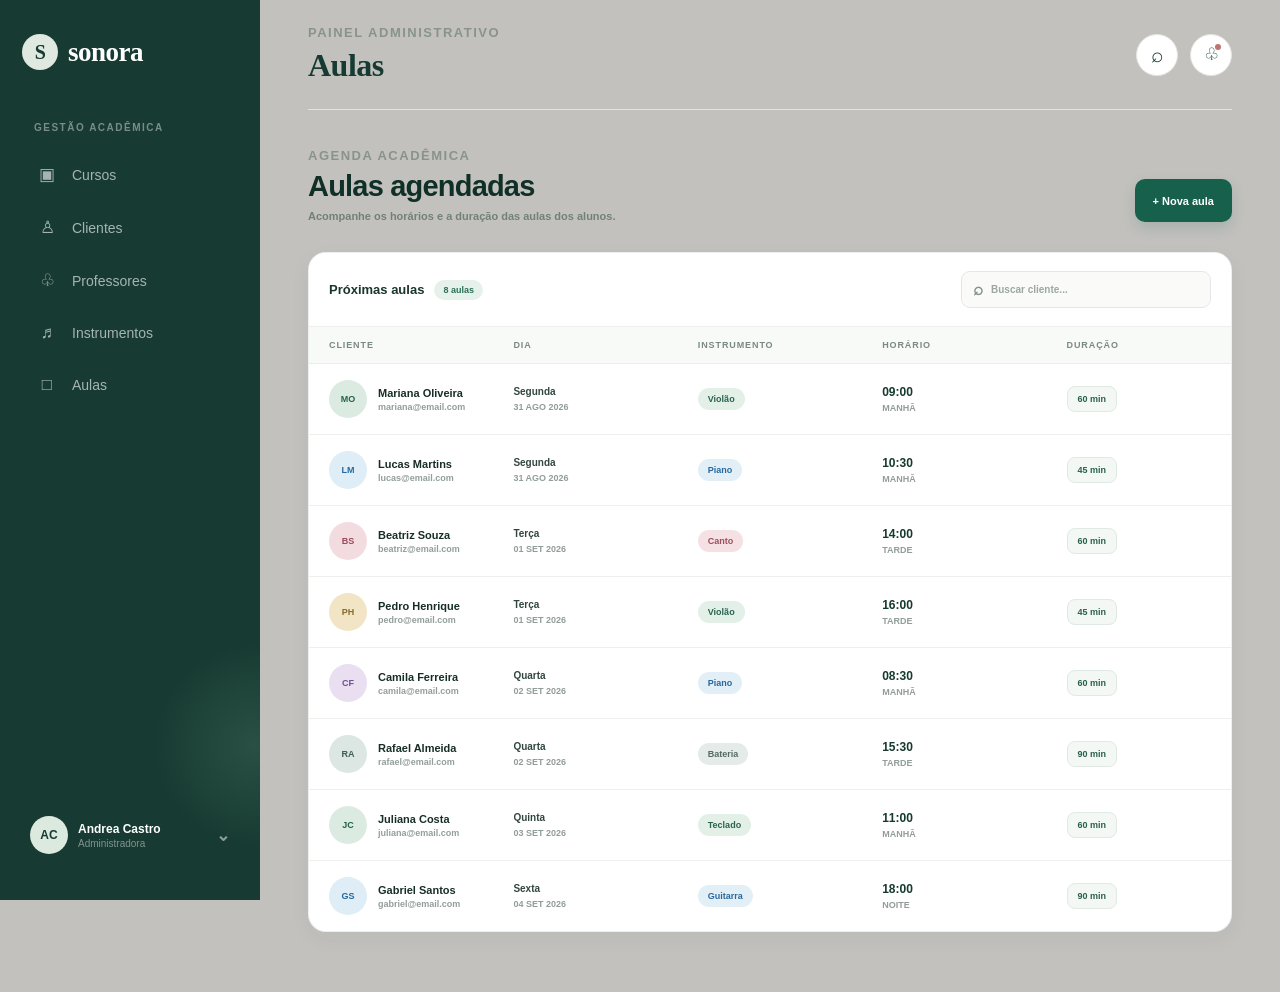
==== front-end/aulas.html @ dd4c7ee7 "front adicionado" ====
<!DOCTYPE html>
<html lang="pt-BR">
<head>
    <meta charset="UTF-8">
    <meta name="viewport" content="width=device-width, initial-scale=1.0">

    <title>Sonora — Aulas</title>

    <link rel="stylesheet" href="assets/css/dashboard.css">
    <link rel="stylesheet" href="assets/css/aulas.css">
</head>

<body>

<div class="app">

    <!-- SIDEBAR -->
    <aside class="sidebar">

        <a class="brand" href="cursos.html">
            <span>S</span>
            sonora
        </a>

        <p class="workspace">
            GESTÃO ACADÊMICA
        </p>

        <nav aria-label="Navegação principal">

            <a class="nav-item" href="cursos.html">
                <i>▣</i>
                <span>Cursos</span>
            </a>

            <a class="nav-item" href="clientes.html">
                <i>♙</i>
                <span>Clientes</span>
            </a>

            <a class="nav-item" href="professores.html">
                <i>♧</i>
                <span>Professores</span>
            </a>

            <a class="nav-item" href="instrumentos.html">
                <i>♬</i>
                <span>Instrumentos</span>
            </a>

            <a class="nav-item active" href="aulas.html">
                <i>□</i>
                <span>Aulas</span>
            </a>

        </nav>

        <!-- ADMIN -->
        <button class="admin" type="button" id="admin-button">

            <span class="admin-avatar">
                AC
            </span>

            <span class="admin-info">
                <strong>Andrea Castro</strong>
                <small>Administradora</small>
            </span>

            <b class="admin-arrow">
                ⌄
            </b>

        </button>

        <div
            class="admin-menu"
            id="admin-menu"
            hidden
        >
            <button type="button">
                Meu perfil
            </button>

            <button type="button">
                Configurações
            </button>

            <button type="button" id="logout-button">
                Sair
            </button>
        </div>

        <div class="side-orb"></div>

    </aside>


    <!-- CONTEÚDO -->
    <main class="content">

        <!-- TOPBAR -->
        <header class="topbar">

            <div>
                <p class="eyebrow">
                    PAINEL ADMINISTRATIVO
                </p>

                <h1>
                    Aulas
                </h1>
            </div>

            <div class="top-actions">

                <button
                    class="search"
                    type="button"
                    aria-label="Pesquisar"
                >
                    ⌕
                </button>

                <button
                    class="bell"
                    type="button"
                    aria-label="Notificações"
                >
                    ♧
                    <i></i>
                </button>

            </div>

        </header>


        <!-- PÁGINA -->
        <section class="page-content aulas-page">

            <div class="aulas-header">

                <div>
                    <p class="eyebrow">
                        AGENDA ACADÊMICA
                    </p>

                    <h2>
                        Aulas agendadas
                    </h2>

                    <p>
                        Acompanhe os horários e a duração das aulas dos alunos.
                    </p>
                </div>

                <button
                    class="aula-primary-button"
                    type="button"
                    id="new-aula-button"
                >
                    + Nova aula
                </button>

            </div>


            <!-- TABELA -->
            <div class="aulas-table-wrapper">

                <div class="aulas-table-top">

                    <div>
                        <strong>
                            Próximas aulas
                        </strong>

                        <span id="aulas-counter">
                            8 aulas
                        </span>
                    </div>

                    <div class="aulas-search">

                        <span>⌕</span>

                        <input
                            type="search"
                            id="aula-search"
                            placeholder="Buscar cliente..."
                            autocomplete="off"
                        >

                    </div>

                </div>


                <table class="aulas-table">

                    <thead>

                        <tr>

                            <th>CLIENTE</th>

                            <th>DIA</th>

                            <th>INSTRUMENTO</th>

                            <th>HORÁRIO</th>

                            <th>DURAÇÃO</th>

                        </tr>

                    </thead>


                    <tbody id="aulas-list">

                        <tr
                            data-client="Mariana Oliveira"
                            data-instrument="Violão"
                        >

                            <td>
                                <div class="aula-client">

                                    <span class="aula-avatar avatar-green">
                                        MO
                                    </span>

                                    <div>
                                        <strong>
                                            Mariana Oliveira
                                        </strong>

                                        <small>
                                            mariana@email.com
                                        </small>
                                    </div>

                                </div>
                            </td>

                            <td>
                                <span class="aula-day">
                                    Segunda
                                </span>
                                <small class="aula-date">
                                    31 Ago 2026
                                </small>
                            </td>

                            <td>
                                <span class="instrument-tag green-tag">
                                    Violão
                                </span>
                            </td>

                            <td>
                                <strong class="aula-time">
                                    09:00
                                </strong>
                                <small>manhã</small>
                            </td>

                            <td>
                                <span class="duration">
                                    60 min
                                </span>
                            </td>

                        </tr>


                        <tr
                            data-client="Lucas Martins"
                            data-instrument="Piano"
                        >

                            <td>
                                <div class="aula-client">

                                    <span class="aula-avatar avatar-blue">
                                        LM
                                    </span>

                                    <div>
                                        <strong>
                                            Lucas Martins
                                        </strong>

                                        <small>
                                            lucas@email.com
                                        </small>
                                    </div>

                                </div>
                            </td>

                            <td>
                                <span class="aula-day">
                                    Segunda
                                </span>
                                <small class="aula-date">
                                    31 Ago 2026
                                </small>
                            </td>

                            <td>
                                <span class="instrument-tag blue-tag">
                                    Piano
                                </span>
                            </td>

                            <td>
                                <strong class="aula-time">
                                    10:30
                                </strong>
                                <small>manhã</small>
                            </td>

                            <td>
                                <span class="duration">
                                    45 min
                                </span>
                            </td>

                        </tr>


                        <tr
                            data-client="Beatriz Souza"
                            data-instrument="Canto"
                        >

                            <td>
                                <div class="aula-client">

                                    <span class="aula-avatar avatar-rose">
                                        BS
                                    </span>

                                    <div>
                                        <strong>
                                            Beatriz Souza
                                        </strong>

                                        <small>
                                            beatriz@email.com
                                        </small>
                                    </div>

                                </div>
                            </td>

                            <td>
                                <span class="aula-day">
                                    Terça
                                </span>
                                <small class="aula-date">
                                    01 Set 2026
                                </small>
                            </td>

                            <td>
                                <span class="instrument-tag rose-tag">
                                    Canto
                                </span>
                            </td>

                            <td>
                                <strong class="aula-time">
                                    14:00
                                </strong>
                                <small>tarde</small>
                            </td>

                            <td>
                                <span class="duration">
                                    60 min
                                </span>
                            </td>

                        </tr>


                        <tr
                            data-client="Pedro Henrique"
                            data-instrument="Violão"
                        >

                            <td>
                                <div class="aula-client">

                                    <span class="aula-avatar avatar-sand">
                                        PH
                                    </span>

                                    <div>
                                        <strong>
                                            Pedro Henrique
                                        </strong>

                                        <small>
                                            pedro@email.com
                                        </small>
                                    </div>

                                </div>
                            </td>

                            <td>
                                <span class="aula-day">
                                    Terça
                                </span>
                                <small class="aula-date">
                                    01 Set 2026
                                </small>
                            </td>

                            <td>
                                <span class="instrument-tag green-tag">
                                    Violão
                                </span>
                            </td>

                            <td>
                                <strong class="aula-time">
                                    16:00
                                </strong>
                                <small>tarde</small>
                            </td>

                            <td>
                                <span class="duration">
                                    45 min
                                </span>
                            </td>

                        </tr>


                        <tr
                            data-client="Camila Ferreira"
                            data-instrument="Piano"
                        >

                            <td>
                                <div class="aula-client">

                                    <span class="aula-avatar avatar-purple">
                                        CF
                                    </span>

                                    <div>
                                        <strong>
                                            Camila Ferreira
                                        </strong>

                                        <small>
                                            camila@email.com
                                        </small>
                                    </div>

                                </div>
                            </td>

                            <td>
                                <span class="aula-day">
                                    Quarta
                                </span>
                                <small class="aula-date">
                                    02 Set 2026
                                </small>
                            </td>

                            <td>
                                <span class="instrument-tag blue-tag">
                                    Piano
                                </span>
                            </td>

                            <td>
                                <strong class="aula-time">
                                    08:30
                                </strong>
                                <small>manhã</small>
                            </td>

                            <td>
                                <span class="duration">
                                    60 min
                                </span>
                            </td>

                        </tr>


                        <tr
                            data-client="Rafael Almeida"
                            data-instrument="Bateria"
                        >

                            <td>
                                <div class="aula-client">

                                    <span class="aula-avatar avatar-dark">
                                        RA
                                    </span>

                                    <div>
                                        <strong>
                                            Rafael Almeida
                                        </strong>

                                        <small>
                                            rafael@email.com
                                        </small>
                                    </div>

                                </div>
                            </td>

                            <td>
                                <span class="aula-day">
                                    Quarta
                                </span>
                                <small class="aula-date">
                                    02 Set 2026
                                </small>
                            </td>

                            <td>
                                <span class="instrument-tag dark-tag">
                                    Bateria
                                </span>
                            </td>

                            <td>
                                <strong class="aula-time">
                                    15:30
                                </strong>
                                <small>tarde</small>
                            </td>

                            <td>
                                <span class="duration">
                                    90 min
                                </span>
                            </td>

                        </tr>


                        <tr
                            data-client="Juliana Costa"
                            data-instrument="Teclado"
                        >

                            <td>
                                <div class="aula-client">

                                    <span class="aula-avatar avatar-green">
                                        JC
                                    </span>

                                    <div>
                                        <strong>
                                            Juliana Costa
                                        </strong>

                                        <small>
                                            juliana@email.com
                                        </small>
                                    </div>

                                </div>
                            </td>

                            <td>
                                <span class="aula-day">
                                    Quinta
                                </span>
                                <small class="aula-date">
                                    03 Set 2026
                                </small>
                            </td>

                            <td>
                                <span class="instrument-tag green-tag">
                                    Teclado
                                </span>
                            </td>

                            <td>
                                <strong class="aula-time">
                                    11:00
                                </strong>
                                <small>manhã</small>
                            </td>

                            <td>
                                <span class="duration">
                                    60 min
                                </span>
                            </td>

                        </tr>


                        <tr
                            data-client="Gabriel Santos"
                            data-instrument="Guitarra"
                        >

                            <td>
                                <div class="aula-client">

                                    <span class="aula-avatar avatar-blue">
                                        GS
                                    </span>

                                    <div>
                                        <strong>
                                            Gabriel Santos
                                        </strong>

                                        <small>
                                            gabriel@email.com
                                        </small>
                                    </div>

                                </div>
                            </td>

                            <td>
                                <span class="aula-day">
                                    Sexta
                                </span>
                                <small class="aula-date">
                                    04 Set 2026
                                </small>
                            </td>

                            <td>
                                <span class="instrument-tag blue-tag">
                                    Guitarra
                                </span>
                            </td>

                            <td>
                                <strong class="aula-time">
                                    18:00
                                </strong>
                                <small>noite</small>
                            </td>

                            <td>
                                <span class="duration">
                                    90 min
                                </span>
                            </td>

                        </tr>

                    </tbody>

                </table>


                <!-- ESTADO VAZIO -->

                <div
                    class="aulas-empty"
                    id="aulas-empty"
                    hidden
                >

                    <div class="aulas-empty-icon">
                        ⌕
                    </div>

                    <strong>
                        Nenhuma aula encontrada
                    </strong>

                    <p>
                        Tente buscar por outro cliente ou instrumento.
                    </p>

                </div>

            </div>

        </section>

    </main>

</div>


<script src="assets/js/dashboard.js"></script>
<script src="assets/js/aulas.js"></script>

</body>
</html>
---- front-end/assets/css/dashboard.css ----
/* =====================================================
   RESET
===================================================== */

* {
    margin: 0;
    padding: 0;
    box-sizing: border-box;
}

html {
    scroll-behavior: smooth;
}

body {
    min-height: 100vh;

    font-family: "DM Sans", sans-serif;

    background: #c2c1be;
    color: #24312b;

    -webkit-font-smoothing: antialiased;
    text-rendering: optimizeLegibility;
}

button,
input,
select,
textarea {
    font: inherit;
}

button {
    border: 0;
    cursor: pointer;
}

a {
    color: inherit;
    text-decoration: none;
}


/* =====================================================
   VARIÁVEIS
===================================================== */

:root {

    --green-dark: #173b32;
    --green: #28584a;
    --green-light: #dce9df;

    --cream: #f6f4ef;
    --white: #ffffff;

    --sand: #e9dfca;
    --sand-dark: #b69e70;

    --blue: #dce9ef;
    --blue-dark: #547b8a;

    --rose: #f0dfe0;
    --rose-dark: #a66e72;

    --gold: #eee1bb;

    --text: #24312b;
    --text-light: #718078;
    --text-muted: #98a19c;

    --border: #e5e5df;

    --shadow:
        0 10px 30px rgba(36, 49, 43, 0.06);

    --radius: 18px;
}


/* =====================================================
   APP
===================================================== */

.app {
    min-height: 100vh;

    display: flex;
}


/* =====================================================
   SIDEBAR
===================================================== */

.sidebar {
    position: fixed;

    left: 0;
    top: 0;
    bottom: 0;

    width: 260px;

    display: flex;
    flex-direction: column;

    padding: 34px 22px;

    overflow: hidden;

    background: var(--green-dark);
    color: white;

    z-index: 100;
}


/* =====================================================
   LOGO
===================================================== */

.brand {
    position: relative;

    display: flex;
    align-items: center;
    gap: 10px;

    margin-bottom: 52px;

    font-family: "Playfair Display", serif;
    font-size: 27px;
    font-weight: 600;

    letter-spacing: -0.5px;

    z-index: 2;
}

.brand span {
    width: 36px;
    height: 36px;

    display: flex;
    align-items: center;
    justify-content: center;

    border-radius: 50%;

    background: #dfe9df;
    color: var(--green-dark);

    font-family: "Playfair Display", serif;
    font-size: 20px;
    font-weight: 700;
}


/* =====================================================
   WORKSPACE
===================================================== */

.workspace {
    position: relative;

    margin-bottom: 18px;
    padding-left: 12px;

    color: rgba(255, 255, 255, 0.42);

    font-size: 10px;
    font-weight: 700;

    letter-spacing: 1.5px;

    z-index: 2;
}


/* =====================================================
   NAVEGAÇÃO
===================================================== */

.sidebar nav {
    position: relative;

    display: flex;
    flex-direction: column;
    gap: 6px;

    z-index: 2;
}

.nav-item {
    width: 100%;

    display: flex;
    align-items: center;
    gap: 14px;

    padding: 13px 14px;

    border-radius: 12px;

    color: rgba(255, 255, 255, 0.62);

    background: transparent;

    font-size: 14px;
    font-weight: 500;

    transition:
        background 0.2s ease,
        color 0.2s ease,
        transform 0.2s ease;
}

.nav-item i {
    width: 22px;

    display: flex;
    justify-content: center;

    font-size: 17px;

    font-style: normal;
}

.nav-item:hover {
    color: white;

    background: rgba(255, 255, 255, 0.08);

    transform: translateX(2px);
}

.nav-item.active {
    color: var(--green-dark);

    background: #eef1e9;

    font-weight: 700;
}

.nav-item.active:hover {
    transform: none;
}


/* =====================================================
   ADMIN
===================================================== */

.admin {
    position: relative;

    width: 100%;

    display: flex;
    align-items: center;
    gap: 10px;

    margin-top: auto;
    padding: 12px 8px;

    color: white;

    background: transparent;

    text-align: left;

    z-index: 10;
}

.admin-avatar {
    width: 38px;
    height: 38px;

    flex-shrink: 0;

    display: flex;
    align-items: center;
    justify-content: center;

    border-radius: 50%;

    background: #dce9df;
    color: var(--green-dark);

    font-size: 12px;
    font-weight: 700;
}

.admin-info {
    min-width: 0;

    display: flex;
    flex-direction: column;

    gap: 2px;
}

.admin-info strong {
    font-size: 12px;
    font-weight: 700;
}

.admin-info small {
    color: rgba(255, 255, 255, 0.45);

    font-size: 10px;
}

.admin-arrow {
    margin-left: auto;

    color: rgba(255, 255, 255, 0.5);

    font-size: 17px;
}


/* =====================================================
   ADMIN MENU
===================================================== */

.admin-menu {
    position: absolute;

    left: 22px;
    right: 22px;
    bottom: 78px;

    display: flex;
    flex-direction: column;

    padding: 7px;

    border: 1px solid rgba(255, 255, 255, 0.08);
    border-radius: 13px;

    background: #21483e;

    box-shadow:
        0 15px 35px rgba(0, 0, 0, 0.25);

    z-index: 50;
}

.admin-menu[hidden] {
    display: none;
}

.admin-menu button {
    padding: 10px 12px;

    border-radius: 8px;

    color: rgba(255, 255, 255, 0.8);

    background: transparent;

    text-align: left;

    font-size: 12px;
}

.admin-menu button:hover {
    color: white;

    background: rgba(255, 255, 255, 0.08);
}


/* =====================================================
   EFEITO ORB
===================================================== */

.side-orb {
    position: absolute;

    width: 210px;
    height: 210px;

    right: -100px;
    bottom: 50px;

    border-radius: 50%;

    background:
        radial-gradient(
            circle,
            rgba(106, 154, 132, 0.22),
            transparent 68%
        );

    pointer-events: none;
}


/* =====================================================
   CONTEÚDO
===================================================== */

.content {
    width: calc(100% - 260px);

    min-height: 100vh;

    margin-left: 260px;

    padding: 0 48px 60px;
}


/* =====================================================
   TOPBAR
===================================================== */

.topbar {
    min-height: 110px;

    display: flex;
    align-items: center;
    justify-content: space-between;

    border-bottom: 1px solid var(--border);
}

.eyebrow {
    margin-bottom: 7px;

    color: #89938d;

    font-size: 13px;
    font-weight: 700;

    letter-spacing: 1.5px;
}

.topbar h1 {
    color: var(--green-dark);

    font-family: "Playfair Display", serif;

    font-size: 32px;
    font-weight: 600;

    letter-spacing: -0.5px;
}


/* =====================================================
   TOP ACTIONS
===================================================== */

.top-actions {
    display: flex;
    align-items: center;
    gap: 12px;
}

.search,
.bell {
    position: relative;

    width: 42px;
    height: 42px;

    display: flex;
    align-items: center;
    justify-content: center;

    border: 1px solid var(--border);
    border-radius: 50%;

    color: var(--green-dark);

    background: white;

    font-size: 21px;

    transition:
        transform 0.2s ease,
        background 0.2s ease;
}

.search:hover,
.bell:hover {
    transform: translateY(-2px);

    background: #f0f1eb;
}

.bell {
    font-size: 17px;
}

.bell i {
    position: absolute;

    width: 6px;
    height: 6px;

    top: 9px;
    right: 10px;

    border-radius: 50%;

    background: #bd756e;
}


/* =====================================================
   PAGE CONTENT
===================================================== */

.page-content {
    padding-top: 38px;
}


/* =====================================================
   PAGE INTRO
===================================================== */

.page-intro {
    display: flex;
    align-items: flex-end;
    justify-content: space-between;

    gap: 30px;

    margin-bottom: 35px;
}

.page-intro.compact {
    margin-bottom: 28px;
}

.page-intro h2,
.section-title h2 {
    color: var(--green-dark);

    font-family: "Playfair Display", serif;

    font-size: 50px;
    font-weight: 600;

    letter-spacing: -0.5px;
}

.page-intro p:not(.eyebrow) {
    max-width: 620px;

    margin-top: 9px;

    color: var(--text-light);

    font-size: 14px;
    line-height: 1.7;
}


/* =====================================================
   BOTÃO PRINCIPAL
===================================================== */

.primary-action {
    flex-shrink: 0;

    padding: 13px 19px;

    border-radius: 10px;

    color: white;

    background: var(--green);

    font-size: 13px;
    font-weight: 700;

    box-shadow:
        0 8px 18px rgba(40, 88, 74, 0.15);

    transition:
        transform 0.2s ease,
        background 0.2s ease,
        box-shadow 0.2s ease;
}

.primary-action:hover {
    background: #1f4c3e;

    transform: translateY(-2px);

    box-shadow:
        0 12px 22px rgba(40, 88, 74, 0.2);
}

.primary-action:active {
    transform: translateY(0);
}


/* =====================================================
   BOTÃO DE TEXTO
===================================================== */

.text-button {
    color: var(--green);

    background: transparent;

    font-size: 12px;
    font-weight: 700;
}

.text-button:hover {
    text-decoration: underline;
}


/* =====================================================
   STATS
===================================================== */

.stats {
    display: grid;

    grid-template-columns:
        repeat(4, minmax(0, 1fr));

    gap: 15px;

    margin-bottom: 50px;
}

.stats article {
    min-height: 130px;

    display: flex;
    align-items: flex-start;

    gap: 13px;

    padding: 20px;

    border: 1px solid var(--border);
    border-radius: var(--radius);

    background: white;

    box-shadow: var(--shadow);
}

.stat-icon {
    width: 40px;
    height: 40px;

    flex-shrink: 0;

    display: flex;
    align-items: center;
    justify-content: center;

    border-radius: 12px;

    font-size: 17px;
}

.stat-icon.green {
    background: var(--green-light);
    color: var(--green);
}

.stat-icon.sand {
    background: var(--sand);
    color: var(--sand-dark);
}

.stat-icon.blue {
    background: var(--blue);
    color: var(--blue-dark);
}

.stat-icon.rose {
    background: var(--rose);
    color: var(--rose-dark);
}

.stats article > div {
    min-width: 0;
}

.stats strong {
    display: block;

    color: var(--green-dark);

    font-family: "Playfair Display", serif;

    font-size: 27px;
    font-weight: 600;
}

.stats p {
    margin-top: 1px;

    color: var(--text-light);

    font-size: 11px;
}

.stats em {
    display: none;
}


/* =====================================================
   SECTION TITLE
===================================================== */

.section-title {
    display: flex;
    align-items: flex-end;
    justify-content: space-between;

    margin-bottom: 20px;
}


/* =====================================================
   TAGS
===================================================== */

.tag {
    display: inline-flex;
    align-items: center;
    justify-content: center;

    padding: 5px 9px;

    border-radius: 20px;

    font-size: 10px;
    font-weight: 700;

    white-space: nowrap;
}

.active-tag {
    color: #3c6a55;

    background: #e1eee4;
}

.pending-tag {
    color: #92734b;

    background: #f3e8ce;
}


/* =====================================================
   PESSOAS / AVATARES
===================================================== */

.person {
    width: 32px;
    height: 32px;

    display: inline-flex;
    align-items: center;
    justify-content: center;

    margin-right: 8px;

    border-radius: 50%;

    font-size: 10px;
    font-weight: 700;

    vertical-align: middle;
}

.large-person {
    width: 60px;
    height: 60px;

    display: flex;
    align-items: center;
    justify-content: center;

    margin-bottom: 18px;

    border-radius: 50%;

    font-size: 16px;
    font-weight: 700;
}

.rose-bg {
    background: var(--rose);
    color: var(--rose-dark);
}

.blue-bg {
    background: var(--blue);
    color: var(--blue-dark);
}

.gold-bg {
    background: var(--gold);
    color: #9a7d42;
}

.sand-bg {
    background: var(--sand);
    color: #927c53;
}

.green-bg {
    background: var(--green-light);
    color: var(--green);
}


/* =====================================================
   TOOLBAR
===================================================== */

.toolbar {
    display: flex;
    align-items: center;

    gap: 10px;

    margin-bottom: 18px;
}

.toolbar input {
    width: 280px;

    padding: 11px 14px;

    border: 1px solid var(--border);
    border-radius: 10px;

    outline: none;

    background: white;

    color: var(--text);

    font-size: 12px;
}

.toolbar input:focus {
    border-color: #9db4a8;
}

.toolbar button {
    padding: 11px 14px;

    border: 1px solid var(--border);
    border-radius: 10px;

    color: var(--text-light);

    background: white;

    font-size: 12px;
}


/* =====================================================
   DATA CARD
===================================================== */

.data-card {
    overflow: hidden;

    border: 1px solid var(--border);
    border-radius: var(--radius);

    background: white;

    box-shadow: var(--shadow);
}

.data-card table {
    width: 100%;

    border-collapse: collapse;
}

.data-card th {
    padding: 15px 18px;

    color: #929b96;

    background: #fafaf7;

    font-size: 9px;
    font-weight: 700;

    letter-spacing: 1px;

    text-align: left;
}

.data-card td {
    padding: 18px;

    border-top: 1px solid var(--border);

    color: var(--text);

    font-size: 12px;
}

.data-card tbody tr {
    transition: background 0.2s ease;
}

.data-card tbody tr:hover {
    background: #fcfcfa;
}


/* =====================================================
   MINI PROGRESS
===================================================== */

.mini-progress {
    position: relative;

    display: inline-block;

    width: 70px;
    height: 6px;

    margin-right: 8px;

    overflow: hidden;

    border-radius: 20px;

    background: #e9ece7;

    vertical-align: middle;
}

.mini-progress i {
    position: absolute;

    top: 0;
    left: 0;

    width: 68%;
    height: 100%;

    border-radius: inherit;

    background: var(--green);
}

.mini-progress.half i {
    width: 42%;
}

.mini-progress.high i {
    width: 86%;
}


/* =====================================================
   TOAST
===================================================== */

.toast {
    position: fixed;

    left: 50%;
    bottom: 30px;

    transform:
        translate(-50%, 30px);

    min-width: 250px;

    padding: 13px 18px;

    border-radius: 10px;

    color: white;

    background: var(--green-dark);

    box-shadow:
        0 12px 30px rgba(0, 0, 0, 0.18);

    font-size: 12px;
    font-weight: 600;

    text-align: center;

    opacity: 0;

    pointer-events: none;

    transition:
        opacity 0.25s ease,
        transform 0.25s ease;

    z-index: 999;
}

.toast.show {
    opacity: 1;

    transform:
        translate(-50%, 0);
}


/* =====================================================
   FOCUS
===================================================== */

button:focus-visible,
a:focus-visible,
input:focus-visible {
    outline: 3px solid rgba(83, 125, 108, 0.25);
    outline-offset: 2px;
}


/* =====================================================
   RESPONSIVIDADE
===================================================== */

@media (max-width: 1100px) {

    .sidebar {
        width: 220px;
    }

    .content {
        width: calc(100% - 220px);

        margin-left: 220px;

        padding-left: 30px;
        padding-right: 30px;
    }

    .stats {
        grid-template-columns:
            repeat(2, minmax(0, 1fr));
    }
}


@media (max-width: 800px) {

    .sidebar {
        position: fixed;

        width: 72px;

        padding: 24px 10px;
    }

    .brand {
        justify-content: center;

        margin-bottom: 35px;

        font-size: 0;
    }

    .brand span {
        width: 40px;
        height: 40px;
    }

    .workspace {
        display: none;
    }

    .nav-item {
        justify-content: center;

        padding: 13px 8px;
    }

    .nav-item span {
        display: none;
    }

    .nav-item i {
        font-size: 18px;
    }

    .admin {
        justify-content: center;
    }

    .admin-info,
    .admin-arrow {
        display: none;
    }

    .admin-avatar {
        width: 38px;
        height: 38px;
    }

    .admin-menu {
        left: 8px;
        right: auto;

        width: 190px;
    }

    .content {
        width: calc(100% - 72px);

        margin-left: 72px;

        padding-left: 22px;
        padding-right: 22px;
    }

    .page-intro {
        align-items: flex-start;
        flex-direction: column;
    }

    .primary-action {
        width: 100%;
    }

    .section-title {
        align-items: flex-start;
        flex-direction: column;
        gap: 10px;
    }

}


@media (max-width: 560px) {

    .content {
        padding-left: 16px;
        padding-right: 16px;
    }

    .topbar {
        min-height: 90px;
    }

    .topbar h1 {
        font-size: 26px;
    }

    .stats {
        grid-template-columns: 1fr;
    }

    .page-intro h2,
    .section-title h2 {
        font-size: 25px;
    }

    .toolbar {
        align-items: stretch;
        flex-direction: column;
    }

    .toolbar input {
        width: 100%;
    }

    .data-card {
        overflow-x: auto;
    }

    .data-card table {
        min-width: 650px;
    }

}
---- front-end/assets/css/aulas.css ----
/* =========================================================
   AULAS
========================================================= */

.aulas-page {
    width: 100%;
    max-width: 1500px;
    margin: 0 auto;
}


/* =========================================================
   CABEÇALHO
========================================================= */

.aulas-header {
    display: flex;
    align-items: flex-end;
    justify-content: space-between;

    gap: 30px;

    margin-bottom: 30px;
}

.aulas-header h2 {
    margin: 6px 0 7px;

    color: #102f27;

    font-family:
        "DM Sans",
        Arial,
        sans-serif;

    font-size: 29px;
    font-weight: 900;

    letter-spacing: -0.8px;
}

.aulas-header p:not(.eyebrow) {
    margin: 0;

    color: #718079;

    font-size: 11px;
    font-weight: 600;
}


/* =========================================================
   BOTÃO NOVA AULA
========================================================= */

.aula-primary-button {
    height: 43px;

    padding: 0 18px;

    border: 0;
    border-radius: 10px;

    color: #fff;
    background: #17604b;

    font-family:
        "DM Sans",
        Arial,
        sans-serif;

    font-size: 11px;
    font-weight: 800;

    cursor: pointer;

    box-shadow:
        0 6px 14px rgba(23, 96, 75, 0.16);

    transition:
        transform 0.18s ease,
        background 0.18s ease,
        box-shadow 0.18s ease;
}

.aula-primary-button:hover {
    background: #124d3d;

    transform: translateY(-2px);

    box-shadow:
        0 9px 18px rgba(23, 96, 75, 0.2);
}


/* =========================================================
   CONTAINER DA TABELA
========================================================= */

.aulas-table-wrapper {
    overflow: hidden;

    border:
        1px solid rgba(25, 42, 35, 0.07);

    border-radius: 18px;

    background: #fff;

    box-shadow:
        0 7px 22px rgba(20, 35, 29, 0.045);
}


/* =========================================================
   TOPO DA TABELA
========================================================= */

.aulas-table-top {
    display: flex;
    align-items: center;
    justify-content: space-between;

    gap: 20px;

    padding: 18px 20px;

    border-bottom:
        1px solid #edf0ed;

    background: #fff;
}

.aulas-table-top > div:first-child {
    display: flex;
    align-items: center;

    gap: 10px;
}

.aulas-table-top strong {
    color: #19352c;

    font-size: 13px;
    font-weight: 900;
}

.aulas-table-top span {
    padding: 5px 9px;

    border-radius: 999px;

    color: #287057;
    background: #e7f1eb;

    font-size: 9px;
    font-weight: 800;
}


/* =========================================================
   BUSCA
========================================================= */

.aulas-search {
    width: 250px;

    height: 37px;

    display: flex;
    align-items: center;

    gap: 8px;

    padding: 0 11px;

    border:
        1px solid #e3e8e4;

    border-radius: 9px;

    background: #fafbf9;
}

.aulas-search span {
    padding: 0;

    color: #84918b;
    background: transparent;

    font-size: 17px;
}

.aulas-search input {
    width: 100%;

    border: 0;
    outline: 0;

    color: #263b34;
    background: transparent;

    font-family:
        "DM Sans",
        Arial,
        sans-serif;

    font-size: 10px;
    font-weight: 700;
}

.aulas-search input::placeholder {
    color: #9ca7a2;
}


/* =========================================================
   TABELA
========================================================= */

.aulas-table {
    width: 100%;

    border-collapse: collapse;

    table-layout: fixed;
}


/* =========================================================
   CABEÇALHO
========================================================= */

.aulas-table thead {
    background: #f7faf7;
}

.aulas-table th {
    padding: 13px 20px;

    border-bottom:
        1px solid #e9eeea;

    color: #7b8983;

    text-align: left;

    font-size: 9px;
    font-weight: 900;

    letter-spacing: 0.9px;
}


/* =========================================================
   LINHAS
========================================================= */

.aulas-table tbody tr {
    transition:
        background 0.15s ease;
}

.aulas-table tbody tr:hover {
    background: #fafcf9;
}

.aulas-table td {
    padding: 16px 20px;

    border-bottom:
        1px solid #edf0ed;

    color: #5e6e67;

    font-size: 11px;
    font-weight: 700;

    vertical-align: middle;
}

.aulas-table tbody tr:last-child td {
    border-bottom: 0;
}


/* =========================================================
   CLIENTE
========================================================= */

.aula-client {
    display: flex;
    align-items: center;

    gap: 11px;
}

.aula-client > div {
    display: flex;
    flex-direction: column;

    gap: 3px;
}

.aula-client strong {
    color: #172e26;

    font-family:
        "DM Sans",
        Arial,
        sans-serif;

    font-size: 11px;
    font-weight: 900;
}

.aula-client small {
    color: #929e99;

    font-size: 9px;
    font-weight: 600;
}


/* =========================================================
   AVATAR
========================================================= */

.aula-avatar {
    width: 38px;
    height: 38px;

    flex: 0 0 auto;

    display: flex;
    align-items: center;
    justify-content: center;

    border-radius: 50%;

    font-size: 9px;
    font-weight: 900;
}

.avatar-green {
    color: #24634f;
    background: #dcebe2;
}

.avatar-blue {
    color: #24699f;
    background: #deedf6;
}

.avatar-rose {
    color: #9c4a59;
    background: #f3dce0;
}

.avatar-sand {
    color: #876b28;
    background: #f2e5c6;
}

.avatar-purple {
    color: #71518e;
    background: #e9dff1;
}

.avatar-dark {
    color: #3d5d55;
    background: #dce6e2;
}


/* =========================================================
   DIA
========================================================= */

.aula-day {
    display: block;

    margin-bottom: 3px;

    color: #30463e;

    font-size: 10px;
    font-weight: 900;
}

.aula-date {
    color: #919c97;

    font-size: 9px;
    font-weight: 600;
}


/* =========================================================
   INSTRUMENTOS
========================================================= */

.instrument-tag {
    display: inline-flex;
    align-items: center;

    padding: 6px 10px;

    border-radius: 999px;

    font-size: 9px;
    font-weight: 900;
}

.green-tag {
    color: #28634f;
    background: #e3f0e8;
}

.blue-tag {
    color: #27699e;
    background: #e3eff7;
}

.rose-tag {
    color: #9e4d5b;
    background: #f5e1e4;
}

.dark-tag {
    color: #536b63;
    background: #e4ebe8;
}


/* =========================================================
   HORÁRIO
========================================================= */

.aula-time {
    display: block;

    margin-bottom: 2px;

    color: #173a30;

    font-size: 12px;
    font-weight: 900;
}

.aulas-table td > small {
    color: #929d98;

    font-size: 9px;
    font-weight: 600;

    text-transform: uppercase;
}


/* =========================================================
   DURAÇÃO
========================================================= */

.duration {
    display: inline-flex;
    align-items: center;

    padding: 7px 10px;

    border:
        1px solid #e0e9e4;

    border-radius: 8px;

    color: #28604e;
    background: #f4f8f5;

    font-size: 9px;
    font-weight: 900;
}


/* =========================================================
   ESTADO VAZIO
========================================================= */

.aulas-empty {
    padding: 60px 20px;

    text-align: center;
}

.aulas-empty-icon {
    width: 46px;
    height: 46px;

    display: flex;
    align-items: center;
    justify-content: center;

    margin: 0 auto 12px;

    border-radius: 13px;

    color: #23644f;
    background: #e2eee7;

    font-size: 20px;
}

.aulas-empty strong {
    display: block;

    margin-bottom: 5px;

    color: #19352c;

    font-size: 14px;
    font-weight: 900;
}

.aulas-empty p {
    margin: 0;

    color: #7e8a85;

    font-size: 10px;
    font-weight: 600;
}


/* =========================================================
   RESPONSIVO
========================================================= */

@media (max-width: 900px) {

    .aulas-table-wrapper {
        overflow-x: auto;
    }

    .aulas-table {
        min-width: 850px;
    }
}


@media (max-width: 700px) {

    .aulas-header {
        align-items: flex-start;

        flex-direction: column;
    }

    .aula-primary-button {
        width: 100%;
    }

    .aulas-table-top {
        align-items: stretch;

        flex-direction: column;
    }

    .aulas-search {
        width: 100%;
    }
}


@media (max-width: 480px) {

    .aulas-header h2 {
        font-size: 25px;
    }

    .aulas-table-top {
        padding: 15px;
    }

    .aulas-table th,
    .aulas-table td {
        padding-left: 15px;
        padding-right: 15px;
    }
}
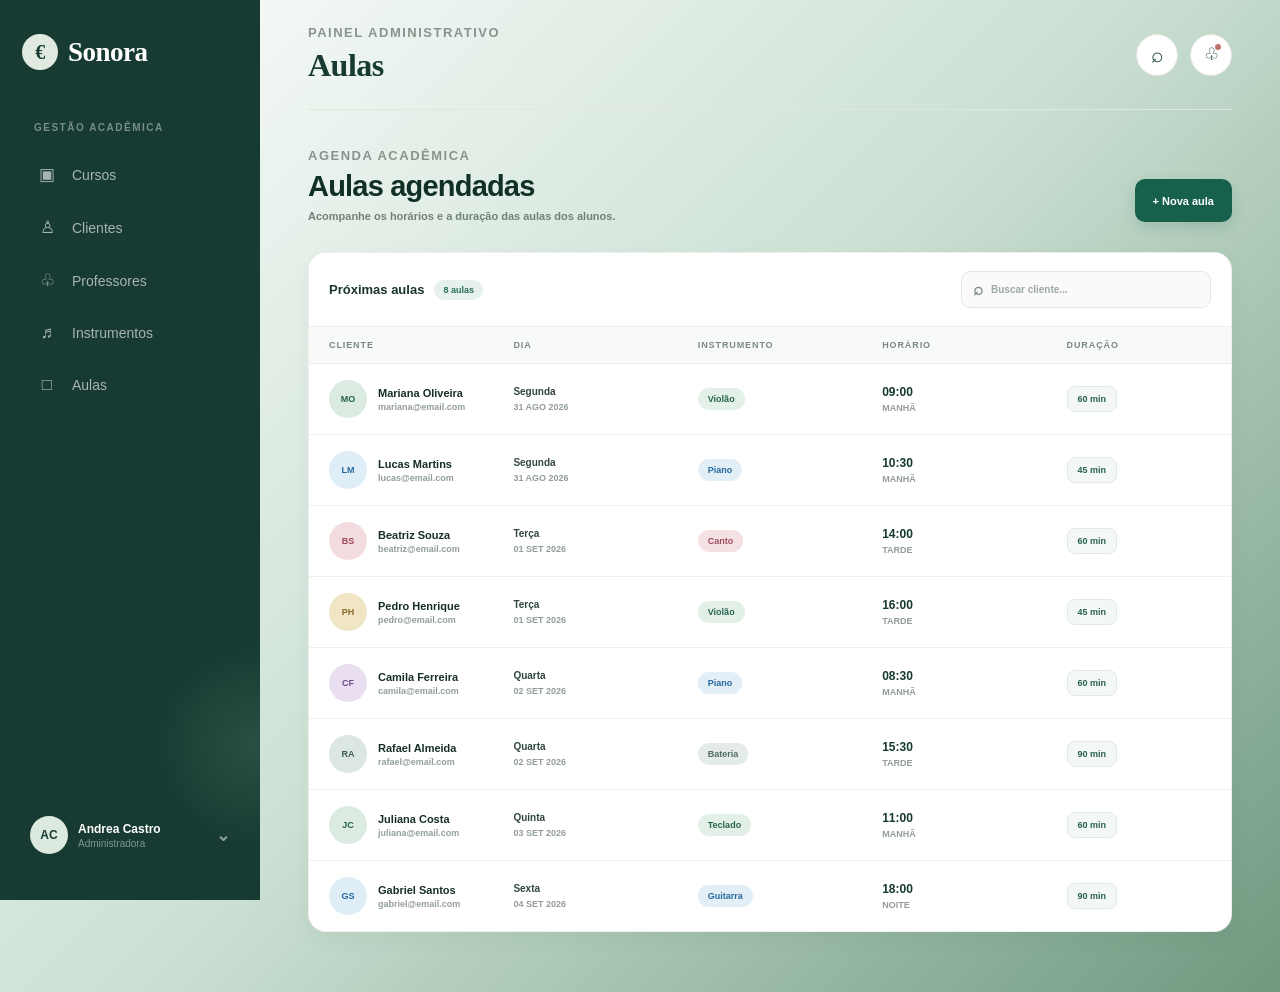
==== commit 3e5cd95d: "fix: front ajustes" ====
--- a/front-end/aulas.html
+++ b/front-end/aulas.html
@@ -18,8 +18,8 @@
     <aside class="sidebar">
 
         <a class="brand" href="cursos.html">
-            <span>S</span>
-            sonora
+            <span>€</span>
+            Sonora
         </a>
 
         <p class="workspace">
--- a/front-end/assets/css/dashboard.css
+++ b/front-end/assets/css/dashboard.css
@@ -17,7 +17,7 @@
 
     font-family: "DM Sans", sans-serif;
 
-    background: #c2c1be;
+    background: linear-gradient(135deg, #ffffff 0%, #cbe0d3 50%, #6f997f 100%);
     color: #24312b;
 
     -webkit-font-smoothing: antialiased;
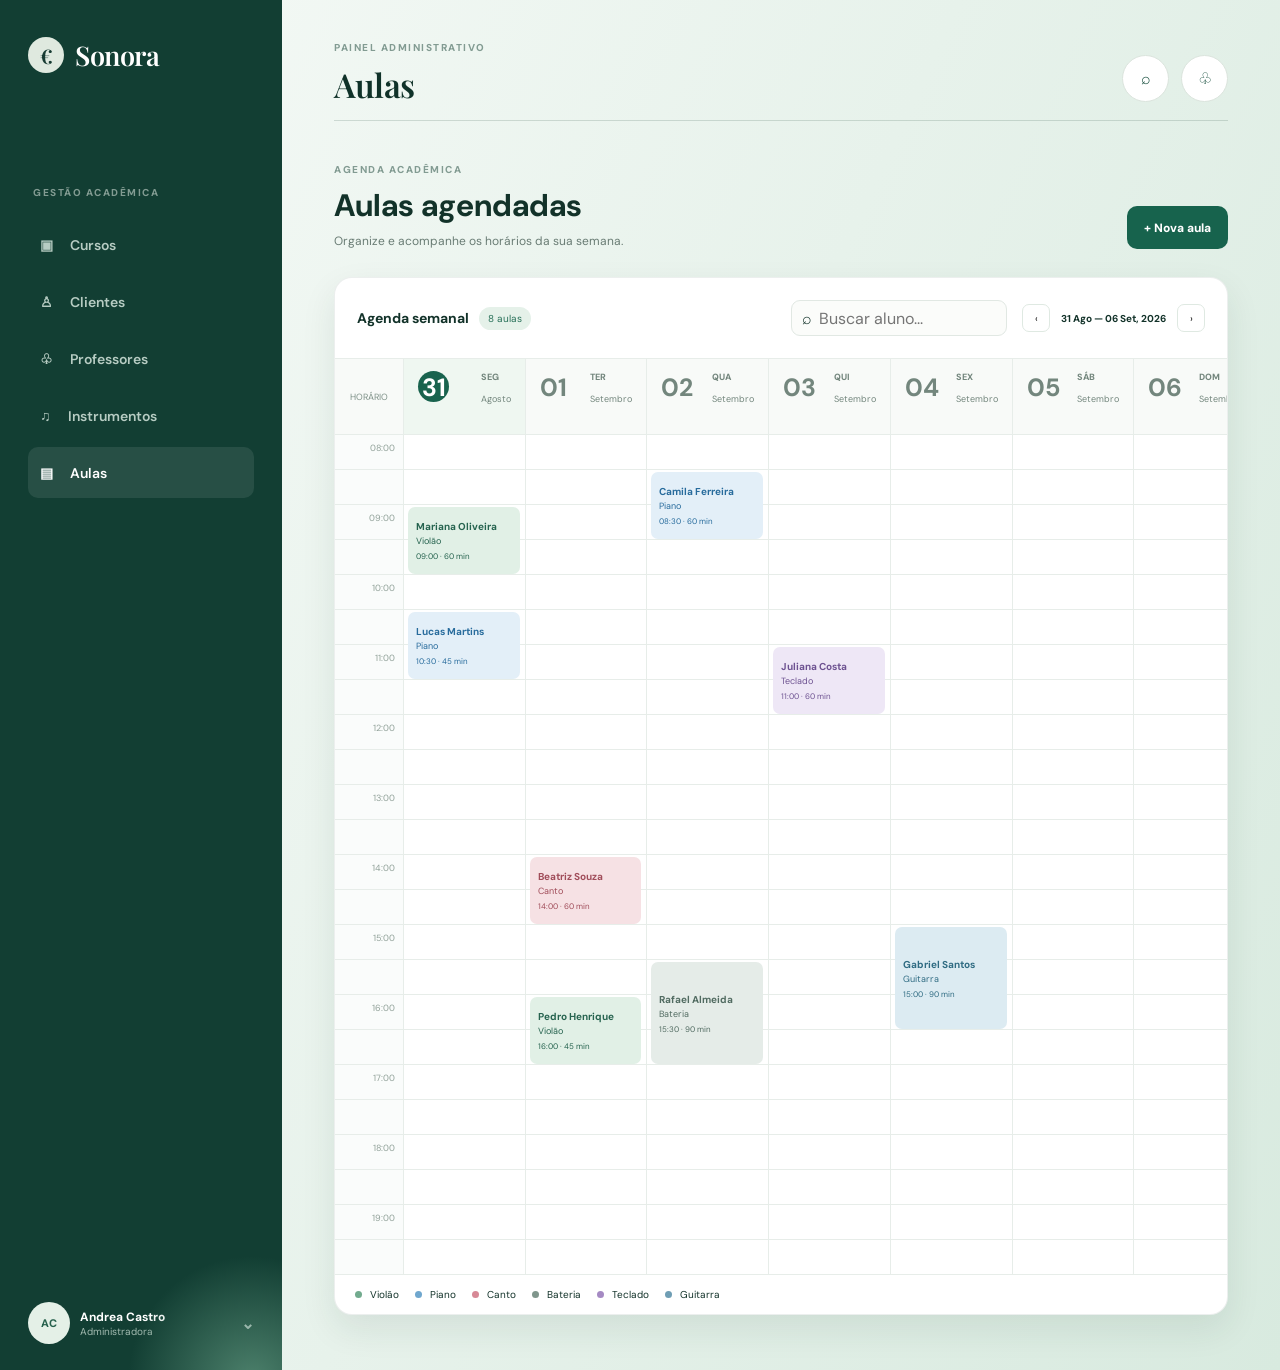
==== commit d4064f35: "feat: front aulas" ====
--- a/front-end/aulas.html
+++ b/front-end/aulas.html
@@ -1,710 +1,235 @@
-<!DOCTYPE html>
+<!-- index.html -->
+<!doctype html>
 <html lang="pt-BR">
 <head>
-    <meta charset="UTF-8">
-    <meta name="viewport" content="width=device-width, initial-scale=1.0">
-
-    <title>Sonora — Aulas</title>
+  <meta charset="UTF-8" />
+  <meta name="viewport" content="width=device-width, initial-scale=1.0" />
+  <title>Sonora — Agenda de aulas</title>
 
     <link rel="stylesheet" href="assets/css/dashboard.css">
     <link rel="stylesheet" href="assets/css/aulas.css">
 </head>
-
 <body>
-
-<div class="app">
-
-    <!-- SIDEBAR -->
+  <div class="app-shell">
     <aside class="sidebar">
-
-        <a class="brand" href="cursos.html">
+        <a class="brand" href="#">
             <span>€</span>
             Sonora
         </a>
-
-        <p class="workspace">
-            GESTÃO ACADÊMICA
-        </p>
-
-        <nav aria-label="Navegação principal">
-
-            <a class="nav-item" href="cursos.html">
-                <i>▣</i>
-                <span>Cursos</span>
-            </a>
-
-            <a class="nav-item" href="clientes.html">
-                <i>♙</i>
-                <span>Clientes</span>
-            </a>
-
-            <a class="nav-item" href="professores.html">
-                <i>♧</i>
-                <span>Professores</span>
-            </a>
-
-            <a class="nav-item" href="instrumentos.html">
-                <i>♬</i>
-                <span>Instrumentos</span>
-            </a>
-
-            <a class="nav-item active" href="aulas.html">
-                <i>□</i>
-                <span>Aulas</span>
-            </a>
-
-        </nav>
-
-        <!-- ADMIN -->
-        <button class="admin" type="button" id="admin-button">
-
-            <span class="admin-avatar">
-                AC
-            </span>
-
-            <span class="admin-info">
-                <strong>Andrea Castro</strong>
-                <small>Administradora</small>
-            </span>
-
-            <b class="admin-arrow">
-                ⌄
-            </b>
-
-        </button>
-
-        <div
-            class="admin-menu"
-            id="admin-menu"
-            hidden
-        >
-            <button type="button">
-                Meu perfil
-            </button>
-
-            <button type="button">
-                Configurações
-            </button>
-
-            <button type="button" id="logout-button">
-                Sair
-            </button>
-        </div>
-
-        <div class="side-orb"></div>
-
+      <p class="workspace-label">GESTÃO ACADÊMICA</p>
+
+      <nav class="main-nav">
+        <a href="cursos.html"><span>▣</span> Cursos</a>
+        <a href="clientes.html"><span>♙</span> Clientes</a>
+        <a href="professores.html"><span>♧</span> Professores</a>
+        <a href="instrumentos.html"><span>♫</span> Instrumentos</a>
+        <a class="active" href="aulas.html"><span>▤</span> Aulas</a>
+      </nav>
+
+      <button class="profile" type="button">
+        <span class="profile-avatar">AC</span>
+        <span><strong>Andrea Castro</strong><small>Administradora</small></span>
+        <b>⌄</b>
+      </button>
+
+      <div class="side-orb"></div>
     </aside>
 
-
-    <!-- CONTEÚDO -->
-    <main class="content">
-
-        <!-- TOPBAR -->
-        <header class="topbar">
-
-            <div>
-                <p class="eyebrow">
-                    PAINEL ADMINISTRATIVO
-                </p>
-
-                <h1>
-                    Aulas
-                </h1>
+    <main class="main-content">
+      <header class="topbar">
+        <div>
+          <p class="eyebrow">PAINEL ADMINISTRATIVO</p>
+          <h1>Aulas</h1>
+        </div>
+
+        <div class="top-actions">
+          <button type="button" class="circle-button">⌕</button>
+          <button type="button" class="circle-button notification">♧</button>
+        </div>
+      </header>
+
+      <section class="agenda-page">
+        <div class="agenda-heading">
+          <div>
+            <p class="eyebrow">AGENDA ACADÊMICA</p>
+            <h2>Aulas agendadas</h2>
+            <p>Organize e acompanhe os horários da sua semana.</p>
+          </div>
+
+          <button class="primary-button" id="new-class-button" type="button">
+            <span>+</span> Nova aula
+          </button>
+        </div>
+
+        <section class="calendar-card">
+          <div class="calendar-toolbar">
+            <div class="calendar-title">
+              <h3>Agenda semanal</h3>
+              <span id="class-counter">8 aulas</span>
             </div>
 
-            <div class="top-actions">
-
-                <button
-                    class="search"
-                    type="button"
-                    aria-label="Pesquisar"
-                >
-                    ⌕
-                </button>
-
-                <button
-                    class="bell"
-                    type="button"
-                    aria-label="Notificações"
-                >
-                    ♧
-                    <i></i>
-                </button>
-
+            <div class="toolbar-actions">
+              <label class="search-box">
+                <span>⌕</span>
+                <input id="class-search" type="search" placeholder="Buscar aluno..." />
+              </label>
+
+              <div class="week-controls">
+                <button type="button">‹</button>
+                <strong>31 Ago — 06 Set, 2026</strong>
+                <button type="button">›</button>
+              </div>
             </div>
-
-        </header>
-
-
-        <!-- PÁGINA -->
-        <section class="page-content aulas-page">
-
-            <div class="aulas-header">
-
-                <div>
-                    <p class="eyebrow">
-                        AGENDA ACADÊMICA
-                    </p>
-
-                    <h2>
-                        Aulas agendadas
-                    </h2>
-
-                    <p>
-                        Acompanhe os horários e a duração das aulas dos alunos.
-                    </p>
-                </div>
-
-                <button
-                    class="aula-primary-button"
-                    type="button"
-                    id="new-aula-button"
-                >
-                    + Nova aula
-                </button>
-
+          </div>
+
+          <div class="calendar-scroll">
+            <div class="weekly-calendar">
+              <div class="time-column calendar-header"><span>HORÁRIO</span></div>
+
+              <button class="day-header is-today" data-day="Segunda" type="button">
+                <span>SEG</span><strong>31</strong><small>Agosto</small>
+              </button>
+
+              <button class="day-header" data-day="Terça" type="button">
+                <span>TER</span><strong>01</strong><small>Setembro</small>
+              </button>
+
+              <button class="day-header" data-day="Quarta" type="button">
+                <span>QUA</span><strong>02</strong><small>Setembro</small>
+              </button>
+
+              <button class="day-header" data-day="Quinta" type="button">
+                <span>QUI</span><strong>03</strong><small>Setembro</small>
+              </button>
+
+              <button class="day-header" data-day="Sexta" type="button">
+                <span>SEX</span><strong>04</strong><small>Setembro</small>
+              </button>
+
+              <button class="day-header weekend" data-day="Sábado" type="button">
+                <span>SÁB</span><strong>05</strong><small>Setembro</small>
+              </button>
+
+              <button class="day-header weekend" data-day="Domingo" type="button">
+                <span>DOM</span><strong>06</strong><small>Setembro</small>
+              </button>
+
+              <div id="calendar-grid" class="calendar-grid"></div>
             </div>
-
-
-            <!-- TABELA -->
-            <div class="aulas-table-wrapper">
-
-                <div class="aulas-table-top">
-
-                    <div>
-                        <strong>
-                            Próximas aulas
-                        </strong>
-
-                        <span id="aulas-counter">
-                            8 aulas
-                        </span>
-                    </div>
-
-                    <div class="aulas-search">
-
-                        <span>⌕</span>
-
-                        <input
-                            type="search"
-                            id="aula-search"
-                            placeholder="Buscar cliente..."
-                            autocomplete="off"
-                        >
-
-                    </div>
-
-                </div>
-
-
-                <table class="aulas-table">
-
-                    <thead>
-
-                        <tr>
-
-                            <th>CLIENTE</th>
-
-                            <th>DIA</th>
-
-                            <th>INSTRUMENTO</th>
-
-                            <th>HORÁRIO</th>
-
-                            <th>DURAÇÃO</th>
-
-                        </tr>
-
-                    </thead>
-
-
-                    <tbody id="aulas-list">
-
-                        <tr
-                            data-client="Mariana Oliveira"
-                            data-instrument="Violão"
-                        >
-
-                            <td>
-                                <div class="aula-client">
-
-                                    <span class="aula-avatar avatar-green">
-                                        MO
-                                    </span>
-
-                                    <div>
-                                        <strong>
-                                            Mariana Oliveira
-                                        </strong>
-
-                                        <small>
-                                            mariana@email.com
-                                        </small>
-                                    </div>
-
-                                </div>
-                            </td>
-
-                            <td>
-                                <span class="aula-day">
-                                    Segunda
-                                </span>
-                                <small class="aula-date">
-                                    31 Ago 2026
-                                </small>
-                            </td>
-
-                            <td>
-                                <span class="instrument-tag green-tag">
-                                    Violão
-                                </span>
-                            </td>
-
-                            <td>
-                                <strong class="aula-time">
-                                    09:00
-                                </strong>
-                                <small>manhã</small>
-                            </td>
-
-                            <td>
-                                <span class="duration">
-                                    60 min
-                                </span>
-                            </td>
-
-                        </tr>
-
-
-                        <tr
-                            data-client="Lucas Martins"
-                            data-instrument="Piano"
-                        >
-
-                            <td>
-                                <div class="aula-client">
-
-                                    <span class="aula-avatar avatar-blue">
-                                        LM
-                                    </span>
-
-                                    <div>
-                                        <strong>
-                                            Lucas Martins
-                                        </strong>
-
-                                        <small>
-                                            lucas@email.com
-                                        </small>
-                                    </div>
-
-                                </div>
-                            </td>
-
-                            <td>
-                                <span class="aula-day">
-                                    Segunda
-                                </span>
-                                <small class="aula-date">
-                                    31 Ago 2026
-                                </small>
-                            </td>
-
-                            <td>
-                                <span class="instrument-tag blue-tag">
-                                    Piano
-                                </span>
-                            </td>
-
-                            <td>
-                                <strong class="aula-time">
-                                    10:30
-                                </strong>
-                                <small>manhã</small>
-                            </td>
-
-                            <td>
-                                <span class="duration">
-                                    45 min
-                                </span>
-                            </td>
-
-                        </tr>
-
-
-                        <tr
-                            data-client="Beatriz Souza"
-                            data-instrument="Canto"
-                        >
-
-                            <td>
-                                <div class="aula-client">
-
-                                    <span class="aula-avatar avatar-rose">
-                                        BS
-                                    </span>
-
-                                    <div>
-                                        <strong>
-                                            Beatriz Souza
-                                        </strong>
-
-                                        <small>
-                                            beatriz@email.com
-                                        </small>
-                                    </div>
-
-                                </div>
-                            </td>
-
-                            <td>
-                                <span class="aula-day">
-                                    Terça
-                                </span>
-                                <small class="aula-date">
-                                    01 Set 2026
-                                </small>
-                            </td>
-
-                            <td>
-                                <span class="instrument-tag rose-tag">
-                                    Canto
-                                </span>
-                            </td>
-
-                            <td>
-                                <strong class="aula-time">
-                                    14:00
-                                </strong>
-                                <small>tarde</small>
-                            </td>
-
-                            <td>
-                                <span class="duration">
-                                    60 min
-                                </span>
-                            </td>
-
-                        </tr>
-
-
-                        <tr
-                            data-client="Pedro Henrique"
-                            data-instrument="Violão"
-                        >
-
-                            <td>
-                                <div class="aula-client">
-
-                                    <span class="aula-avatar avatar-sand">
-                                        PH
-                                    </span>
-
-                                    <div>
-                                        <strong>
-                                            Pedro Henrique
-                                        </strong>
-
-                                        <small>
-                                            pedro@email.com
-                                        </small>
-                                    </div>
-
-                                </div>
-                            </td>
-
-                            <td>
-                                <span class="aula-day">
-                                    Terça
-                                </span>
-                                <small class="aula-date">
-                                    01 Set 2026
-                                </small>
-                            </td>
-
-                            <td>
-                                <span class="instrument-tag green-tag">
-                                    Violão
-                                </span>
-                            </td>
-
-                            <td>
-                                <strong class="aula-time">
-                                    16:00
-                                </strong>
-                                <small>tarde</small>
-                            </td>
-
-                            <td>
-                                <span class="duration">
-                                    45 min
-                                </span>
-                            </td>
-
-                        </tr>
-
-
-                        <tr
-                            data-client="Camila Ferreira"
-                            data-instrument="Piano"
-                        >
-
-                            <td>
-                                <div class="aula-client">
-
-                                    <span class="aula-avatar avatar-purple">
-                                        CF
-                                    </span>
-
-                                    <div>
-                                        <strong>
-                                            Camila Ferreira
-                                        </strong>
-
-                                        <small>
-                                            camila@email.com
-                                        </small>
-                                    </div>
-
-                                </div>
-                            </td>
-
-                            <td>
-                                <span class="aula-day">
-                                    Quarta
-                                </span>
-                                <small class="aula-date">
-                                    02 Set 2026
-                                </small>
-                            </td>
-
-                            <td>
-                                <span class="instrument-tag blue-tag">
-                                    Piano
-                                </span>
-                            </td>
-
-                            <td>
-                                <strong class="aula-time">
-                                    08:30
-                                </strong>
-                                <small>manhã</small>
-                            </td>
-
-                            <td>
-                                <span class="duration">
-                                    60 min
-                                </span>
-                            </td>
-
-                        </tr>
-
-
-                        <tr
-                            data-client="Rafael Almeida"
-                            data-instrument="Bateria"
-                        >
-
-                            <td>
-                                <div class="aula-client">
-
-                                    <span class="aula-avatar avatar-dark">
-                                        RA
-                                    </span>
-
-                                    <div>
-                                        <strong>
-                                            Rafael Almeida
-                                        </strong>
-
-                                        <small>
-                                            rafael@email.com
-                                        </small>
-                                    </div>
-
-                                </div>
-                            </td>
-
-                            <td>
-                                <span class="aula-day">
-                                    Quarta
-                                </span>
-                                <small class="aula-date">
-                                    02 Set 2026
-                                </small>
-                            </td>
-
-                            <td>
-                                <span class="instrument-tag dark-tag">
-                                    Bateria
-                                </span>
-                            </td>
-
-                            <td>
-                                <strong class="aula-time">
-                                    15:30
-                                </strong>
-                                <small>tarde</small>
-                            </td>
-
-                            <td>
-                                <span class="duration">
-                                    90 min
-                                </span>
-                            </td>
-
-                        </tr>
-
-
-                        <tr
-                            data-client="Juliana Costa"
-                            data-instrument="Teclado"
-                        >
-
-                            <td>
-                                <div class="aula-client">
-
-                                    <span class="aula-avatar avatar-green">
-                                        JC
-                                    </span>
-
-                                    <div>
-                                        <strong>
-                                            Juliana Costa
-                                        </strong>
-
-                                        <small>
-                                            juliana@email.com
-                                        </small>
-                                    </div>
-
-                                </div>
-                            </td>
-
-                            <td>
-                                <span class="aula-day">
-                                    Quinta
-                                </span>
-                                <small class="aula-date">
-                                    03 Set 2026
-                                </small>
-                            </td>
-
-                            <td>
-                                <span class="instrument-tag green-tag">
-                                    Teclado
-                                </span>
-                            </td>
-
-                            <td>
-                                <strong class="aula-time">
-                                    11:00
-                                </strong>
-                                <small>manhã</small>
-                            </td>
-
-                            <td>
-                                <span class="duration">
-                                    60 min
-                                </span>
-                            </td>
-
-                        </tr>
-
-
-                        <tr
-                            data-client="Gabriel Santos"
-                            data-instrument="Guitarra"
-                        >
-
-                            <td>
-                                <div class="aula-client">
-
-                                    <span class="aula-avatar avatar-blue">
-                                        GS
-                                    </span>
-
-                                    <div>
-                                        <strong>
-                                            Gabriel Santos
-                                        </strong>
-
-                                        <small>
-                                            gabriel@email.com
-                                        </small>
-                                    </div>
-
-                                </div>
-                            </td>
-
-                            <td>
-                                <span class="aula-day">
-                                    Sexta
-                                </span>
-                                <small class="aula-date">
-                                    04 Set 2026
-                                </small>
-                            </td>
-
-                            <td>
-                                <span class="instrument-tag blue-tag">
-                                    Guitarra
-                                </span>
-                            </td>
-
-                            <td>
-                                <strong class="aula-time">
-                                    18:00
-                                </strong>
-                                <small>noite</small>
-                            </td>
-
-                            <td>
-                                <span class="duration">
-                                    90 min
-                                </span>
-                            </td>
-
-                        </tr>
-
-                    </tbody>
-
-                </table>
-
-
-                <!-- ESTADO VAZIO -->
-
-                <div
-                    class="aulas-empty"
-                    id="aulas-empty"
-                    hidden
-                >
-
-                    <div class="aulas-empty-icon">
-                        ⌕
-                    </div>
-
-                    <strong>
-                        Nenhuma aula encontrada
-                    </strong>
-
-                    <p>
-                        Tente buscar por outro cliente ou instrumento.
-                    </p>
-
-                </div>
-
-            </div>
-
+          </div>
+
+          <div class="calendar-legend">
+            <span><i class="dot guitar"></i> Violão</span>
+            <span><i class="dot piano"></i> Piano</span>
+            <span><i class="dot vocal"></i> Canto</span>
+            <span><i class="dot drums"></i> Bateria</span>
+            <span><i class="dot keyboard"></i> Teclado</span>
+            <span><i class="dot guitar-blue"></i> Guitarra</span>
+          </div>
         </section>
-
+      </section>
     </main>
-
-</div>
-
-
-<script src="assets/js/dashboard.js"></script>
-<script src="assets/js/aulas.js"></script>
-
+  </div>
+
+  <div class="modal-backdrop" id="modal-backdrop" hidden>
+    <section class="modal" id="details-modal" hidden>
+      <button class="modal-close" type="button" data-close-modal>×</button>
+
+      <div class="modal-top">
+        <span class="modal-icon">♫</span>
+        <div>
+          <p class="eyebrow">DETALHES DA AULA</p>
+          <h2 id="details-title">Aula</h2>
+        </div>
+      </div>
+
+      <div id="details-content"></div>
+
+      <div class="modal-footer details-footer">
+        <button class="danger-button icon-text" id="open-delete" type="button">⌫ Excluir</button>
+        <button class="primary-button" id="open-edit" type="button">✎ Editar aula</button>
+      </div>
+    </section>
+
+    <section class="modal form-modal" id="form-modal" hidden>
+      <button class="modal-close" type="button" data-close-modal>×</button>
+
+      <div class="modal-top">
+        <span class="modal-icon">+</span>
+        <div>
+          <p class="eyebrow" id="form-kicker">NOVA AULA</p>
+          <h2 id="form-title">Cadastrar aula</h2>
+        </div>
+      </div>
+
+      <form id="class-form">
+        <input id="class-id" type="hidden" />
+
+        <div class="form-grid">
+          <label>Nome do aluno<input id="student-name" name="student" required /></label>
+          <label>E-mail<input id="student-email" name="email" type="email" required /></label>
+
+          <label>
+            Instrumento
+            <select id="class-instrument" name="instrument">
+              <option value="Violão">Violão</option>
+              <option value="Piano">Piano</option>
+              <option value="Canto">Canto</option>
+              <option value="Bateria">Bateria</option>
+              <option value="Teclado">Teclado</option>
+              <option value="Guitarra">Guitarra</option>
+            </select>
+          </label>
+
+          <label>Professor<input id="class-teacher" name="teacher" required /></label>
+
+          <label>
+            Dia da semana
+            <select id="class-day" name="day">
+              <option>Segunda</option>
+              <option>Terça</option>
+              <option>Quarta</option>
+              <option>Quinta</option>
+              <option>Sexta</option>
+              <option>Sábado</option>
+              <option>Domingo</option>
+            </select>
+          </label>
+
+          <label>Horário<input id="class-time" name="time" type="time" required /></label>
+
+          <label>
+            Duração
+            <select id="class-duration" name="duration">
+              <option value="45">45 min</option>
+              <option value="60">60 min</option>
+              <option value="90">90 min</option>
+            </select>
+          </label>
+        </div>
+
+        <div class="modal-footer">
+          <button class="secondary-button" type="button" data-close-modal>Cancelar</button>
+          <button class="primary-button" type="submit">Salvar aula</button>
+        </div>
+      </form>
+    </section>
+
+    <section class="modal confirmation-modal" id="delete-modal" hidden>
+      <button class="modal-close" type="button" data-close-modal>×</button>
+      <span class="warning-icon">!</span>
+      <h2>Excluir esta aula?</h2>
+      <p>Esta ação removerá a aula da agenda.</p>
+
+      <div class="modal-footer">
+        <button class="secondary-button" type="button" data-close-modal>Cancelar</button>
+        <button class="danger-button" id="confirm-delete" type="button">Sim, excluir</button>
+      </div>
+    </section>
+  </div>
+
+  <div class="toast" id="toast"></div>
+  <script src="assets/js/dashboard.js"></script>
+  <script src="assets/js/aulas.js"></script>
 </body>
 </html>
--- a/front-end/assets/css/aulas.css
+++ b/front-end/assets/css/aulas.css
@@ -1,588 +1,647 @@
-/* =========================================================
-   AULAS
-========================================================= */
-
-.aulas-page {
+/* styles.css */
+@import url('https://fonts.googleapis.com/css2?family=DM+Sans:wght@400;500;600;700;800&family=Playfair+Display:wght@700&display=swap');
+
+:root {
+  --ink: #123229;
+  --line: #e7ede9;
+  --green: #17644e;
+  --shadow: 0 14px 35px rgba(21, 57, 45, .09);
+}
+
+* { box-sizing: border-box; }
+
+body {
+  margin: 0;
+  min-width: 320px;
+  color: var(--ink);
+  background: linear-gradient(115deg, #f6faf7, #d8eadf);
+  font-family: "DM Sans", Arial, sans-serif;
+}
+
+button, input, select { font: inherit; }
+button { cursor: pointer; }
+
+.app-shell {
+  min-height: 100vh;
+  display: flex;
+}
+
+.sidebar {
+  width: 282px;
+  flex: 0 0 282px;
+  position: relative;
+  overflow: hidden;
+  padding: 37px 28px 26px;
+  color: #e9f3ed;
+  background: #123e33;
+  display: flex;
+  flex-direction: column;
+}
+
+.brand {
+  display: flex;
+  align-items: center;
+  gap: 11px;
+  color: white;
+  text-decoration: none;
+  font-family: "Playfair Display", Georgia, serif;
+  font-size: 27px;
+}
+
+.brand-mark {
+  width: 41px;
+  height: 41px;
+  display: grid;
+  place-items: center;
+  border-radius: 50%;
+  color: #155741;
+  background: #e7f1e9;
+  font-family: "DM Sans", sans-serif;
+}
+
+.workspace-label,
+.eyebrow {
+  margin: 0;
+  color: #829b92;
+  letter-spacing: 1.5px;
+  font-size: 10px;
+  font-weight: 800;
+}
+
+.workspace-label {
+  margin: 61px 5px 20px;
+}
+
+.main-nav {
+  display: grid;
+  gap: 8px;
+}
+
+.main-nav a {
+  display: flex;
+  align-items: center;
+  gap: 17px;
+  min-height: 51px;
+  padding: 0 12px;
+  border-radius: 10px;
+  color: #b7ccc3;
+  text-decoration: none;
+  font-size: 14px;
+  font-weight: 600;
+}
+
+.main-nav a:hover,
+.main-nav .active {
+  color: white;
+  background: rgba(255,255,255,.09);
+}
+
+.profile {
+  width: 100%;
+  margin-top: auto;
+  padding: 12px 0 0;
+  border: 0;
+  color: white;
+  background: transparent;
+  display: flex;
+  align-items: center;
+  gap: 10px;
+  text-align: left;
+}
+
+.profile-avatar {
+  width: 42px;
+  height: 42px;
+  display: grid;
+  place-items: center;
+  border-radius: 50%;
+  color: #27614d;
+  background: #e4f0e7;
+  font-size: 11px;
+  font-weight: 800;
+}
+
+.profile strong,
+.profile small {
+  display: block;
+}
+
+.profile strong { font-size: 12px; }
+.profile small { color: #a3bbb1; font-size: 10px; }
+.profile b { margin-left: auto; }
+
+.side-orb {
+  position: absolute;
+  right: -95px;
+  bottom: -135px;
+  width: 250px;
+  height: 250px;
+  border-radius: 50%;
+  background: radial-gradient(circle, #4c806b, transparent 70%);
+}
+
+.main-content {
+  min-width: 0;
+  width: 100%;
+  padding: 27px 52px 55px;
+}
+
+.topbar {
+  min-height: 94px;
+  display: flex;
+  justify-content: space-between;
+  border-bottom: 1px solid rgba(61,97,81,.2);
+}
+
+.topbar h1 {
+  margin: 8px 0 0;
+  color: #103229;
+  font-family: "Playfair Display", Georgia, serif;
+  font-size: 33px;
+}
+
+.top-actions {
+  display: flex;
+  gap: 12px;
+  margin-top: 10px;
+}
+
+.circle-button {
+  width: 47px;
+  height: 47px;
+  border: 1px solid #dbe4dd;
+  border-radius: 50%;
+  color: #1a5140;
+  background: white;
+}
+
+.agenda-page {
+  max-width: 1468px;
+  margin: 42px auto 0;
+}
+
+.agenda-heading {
+  display: flex;
+  align-items: flex-end;
+  justify-content: space-between;
+  gap: 24px;
+  margin-bottom: 28px;
+}
+
+.agenda-heading h2 {
+  margin: 9px 0 7px;
+  font-size: 31px;
+}
+
+.agenda-heading p:not(.eyebrow) {
+  margin: 0;
+  color: #697c74;
+  font-size: 12px;
+}
+
+.primary-button,
+.secondary-button,
+.danger-button {
+  min-height: 43px;
+  padding: 0 17px;
+  border: 0;
+  border-radius: 10px;
+  font-size: 12px;
+  font-weight: 800;
+}
+
+.primary-button {
+  color: white;
+  background: #17634d;
+}
+
+.secondary-button {
+  color: #32564a;
+  border: 1px solid #dbe7df;
+  background: white;
+}
+
+.danger-button {
+  color: white;
+  background: #b8494e;
+}
+
+.icon-text {
+  color: #b34b50;
+  border: 1px solid #f2d9da;
+  background: #fff5f5;
+}
+
+.calendar-card {
+  overflow: hidden;
+  border: 1px solid rgba(22,55,43,.08);
+  border-radius: 18px;
+  background: white;
+  box-shadow: var(--shadow);
+}
+
+.calendar-toolbar {
+  min-height: 81px;
+  padding: 17px 22px;
+  display: flex;
+  align-items: center;
+  justify-content: space-between;
+  gap: 17px;
+  border-bottom: 1px solid var(--line);
+}
+
+.calendar-title {
+  display: flex;
+  align-items: center;
+  gap: 10px;
+}
+
+.calendar-title h3 {
+  margin: 0;
+  font-size: 14px;
+}
+
+.calendar-title span {
+  padding: 5px 9px;
+  border-radius: 999px;
+  color: #277058;
+  background: #e5f1e9;
+  font-size: 10px;
+}
+
+.toolbar-actions {
+  display: flex;
+  align-items: center;
+  gap: 15px;
+}
+
+.search-box {
+  width: 216px;
+  height: 36px;
+  padding: 0 10px;
+  display: flex;
+  align-items: center;
+  gap: 7px;
+  border: 1px solid #e1e8e3;
+  border-radius: 9px;
+  background: #fbfcfa;
+}
+
+.search-box input {
+  width: 100%;
+  border: 0;
+  outline: 0;
+  background: transparent;
+}
+
+.week-controls {
+  display: flex;
+  align-items: center;
+  gap: 11px;
+  font-size: 10px;
+}
+
+.week-controls button {
+  width: 28px;
+  height: 28px;
+  border: 1px solid #dfe9e2;
+  border-radius: 7px;
+  background: white;
+}
+
+.calendar-scroll { overflow-x: auto; }
+
+.weekly-calendar {
+  min-width: 920px;
+  display: grid;
+  grid-template-columns: 68px repeat(7, minmax(120px, 1fr));
+  grid-template-rows: 75px 840px;
+}
+
+.calendar-header,
+.day-header {
+  background: #f8faf8;
+}
+
+.calendar-header {
+  display: flex;
+  align-items: center;
+  justify-content: center;
+  color: #7e9188;
+  font-size: 9px;
+}
+
+.day-header {
+  border: 0;
+  border-left: 1px solid var(--line);
+  color: #73867d;
+  display: grid;
+  grid-template-columns: 1fr auto;
+  grid-template-rows: 22px 1fr;
+  padding: 12px 14px 10px;
+  text-align: left;
+}
+
+.day-header span {
+  font-size: 9px;
+  font-weight: 800;
+}
+
+.day-header strong {
+  grid-row: 1 / 3;
+  font-size: 25px;
+}
+
+.day-header small {
+  font-size: 9px;
+}
+
+.day-header.is-today {
+  background: #eff7f1;
+}
+
+.day-header.is-today strong {
+  width: 31px;
+  height: 31px;
+  display: grid;
+  place-items: center;
+  border-radius: 50%;
+  color: white;
+  background: #19634e;
+}
+
+.calendar-grid {
+  grid-column: 1 / -1;
+  display: grid;
+  grid-template-columns: 68px repeat(7, minmax(120px, 1fr));
+  grid-template-rows: repeat(24, 35px);
+}
+
+.time-label {
+  padding: 7px 8px 0 0;
+  border-top: 1px solid var(--line);
+  color: #91a199;
+  background: #fafcfb;
+  font-size: 9px;
+  text-align: right;
+}
+
+.slot {
+  border: 0;
+  border-top: 1px solid var(--line);
+  border-left: 1px solid var(--line);
+  background: white;
+}
+
+.slot:hover {
+  background: #f2f8f4;
+}
+
+.slot:hover::after {
+  content: "+";
+  display: grid;
+  place-items: center;
+  color: #3d8a6f;
+  font-size: 20px;
+}
+
+.class-card {
+  z-index: 2;
+  margin: 3px 5px 0;
+  padding: 6px 8px;
+  border: 0;
+  border-radius: 7px;
+  text-align: left;
+  overflow: hidden;
+}
+
+.class-card strong,
+.class-card span,
+.class-card small {
+  display: block;
+  overflow: hidden;
+  text-overflow: ellipsis;
+  white-space: nowrap;
+}
+
+.class-card strong { font-size: 10px; }
+.class-card span { margin-top: 2px; font-size: 9px; }
+.class-card small { margin-top: 4px; font-size: 8px; }
+
+.guitar { color: #26634f; background: #e1f0e6; }
+.piano { color: #276b9c; background: #e3eff8; }
+.vocal { color: #a04c59; background: #f6e1e4; }
+.drums { color: #516b61; background: #e5ece8; }
+.keyboard { color: #6d5291; background: #eee7f6; }
+.guitar-blue { color: #2f6b82; background: #dcebf2; }
+
+.calendar-legend {
+  padding: 13px 20px;
+  display: flex;
+  gap: 16px;
+  flex-wrap: wrap;
+  border-top: 1px solid var(--line);
+  font-size: 10px;
+}
+
+.dot {
+  width: 7px;
+  height: 7px;
+  display: inline-block;
+  margin-right: 5px;
+  border-radius: 50%;
+}
+
+.dot.guitar { background: #72ab8e; }
+.dot.piano { background: #70a7ce; }
+.dot.vocal { background: #d78996; }
+.dot.drums { background: #80968c; }
+.dot.keyboard { background: #a58ac3; }
+.dot.guitar-blue { background: #6f9eb4; }
+
+.modal-backdrop {
+  position: fixed;
+  z-index: 10;
+  inset: 0;
+  display: grid;
+  place-items: center;
+  padding: 20px;
+  background: rgba(11,38,30,.42);
+}
+
+.modal {
+  position: relative;
+  width: min(100%, 520px);
+  max-height: calc(100vh - 40px);
+  overflow: auto;
+  border-radius: 18px;
+  background: white;
+  box-shadow: 0 25px 70px rgba(0,0,0,.22);
+}
+
+.modal-top {
+  display: flex;
+  align-items: center;
+  gap: 12px;
+  padding: 27px 30px 21px;
+  border-bottom: 1px solid #edf1ee;
+}
+
+.modal-top h2 {
+  margin: 5px 0 0;
+  font-size: 22px;
+}
+
+.modal-icon {
+  width: 40px;
+  height: 40px;
+  display: grid;
+  place-items: center;
+  border-radius: 12px;
+  color: #22644e;
+  background: #e5f1e9;
+}
+
+.modal-close {
+  position: absolute;
+  top: 15px;
+  right: 15px;
+  width: 30px;
+  height: 30px;
+  border: 0;
+  border-radius: 8px;
+  background: #f3f6f4;
+}
+
+.details-list {
+  padding: 12px 30px 20px;
+}
+
+.detail-row {
+  display: flex;
+  gap: 14px;
+  padding: 14px 0;
+  border-bottom: 1px solid #eef2ef;
+}
+
+.detail-row div {
+  display: grid;
+  gap: 3px;
+}
+
+.detail-row small {
+  color: #899b93;
+  font-size: 10px;
+}
+
+.detail-row strong {
+  color: #28473d;
+  font-size: 12px;
+}
+
+.modal-footer {
+  display: flex;
+  justify-content: flex-end;
+  gap: 10px;
+  padding: 18px 30px 25px;
+}
+
+.details-footer {
+  justify-content: space-between;
+  border-top: 1px solid #edf1ee;
+}
+
+.form-grid {
+  display: grid;
+  grid-template-columns: 1fr 1fr;
+  gap: 15px;
+  padding: 24px 30px 2px;
+}
+
+.form-grid label {
+  display: grid;
+  gap: 7px;
+  font-size: 11px;
+  font-weight: 800;
+}
+
+.form-grid input,
+.form-grid select {
+  width: 100%;
+  height: 40px;
+  padding: 0 10px;
+  border: 1px solid #dae5de;
+  border-radius: 8px;
+}
+
+.confirmation-modal {
+  width: min(100%, 410px);
+  padding: 35px 30px 5px;
+  text-align: center;
+}
+
+.warning-icon {
+  width: 46px;
+  height: 46px;
+  display: grid;
+  place-items: center;
+  margin: 0 auto 17px;
+  border-radius: 50%;
+  color: #b54c50;
+  background: #f9e5e6;
+  font-size: 23px;
+}
+
+.toast {
+  position: fixed;
+  z-index: 12;
+  left: 50%;
+  bottom: 26px;
+  transform: translate(-50%, 20px);
+  padding: 11px 16px;
+  border-radius: 9px;
+  color: white;
+  background: #173f34;
+  opacity: 0;
+  transition: .22s;
+}
+
+.toast.show {
+  opacity: 1;
+  transform: translate(-50%, 0);
+}
+
+@media (max-width: 760px) {
+  .sidebar { display: none; }
+
+  .main-content {
+    padding: 22px 16px 35px;
+  }
+
+  .agenda-heading {
+    align-items: flex-start;
+    flex-direction: column;
+  }
+
+  .agenda-heading .primary-button {
     width: 100%;
-    max-width: 1500px;
-    margin: 0 auto;
-}
-
-
-/* =========================================================
-   CABEÇALHO
-========================================================= */
-
-.aulas-header {
-    display: flex;
-    align-items: flex-end;
-    justify-content: space-between;
-
-    gap: 30px;
-
-    margin-bottom: 30px;
-}
-
-.aulas-header h2 {
-    margin: 6px 0 7px;
-
-    color: #102f27;
-
-    font-family:
-        "DM Sans",
-        Arial,
-        sans-serif;
-
-    font-size: 29px;
-    font-weight: 900;
-
-    letter-spacing: -0.8px;
-}
-
-.aulas-header p:not(.eyebrow) {
-    margin: 0;
-
-    color: #718079;
-
-    font-size: 11px;
-    font-weight: 600;
-}
-
-
-/* =========================================================
-   BOTÃO NOVA AULA
-========================================================= */
-
-.aula-primary-button {
-    height: 43px;
-
-    padding: 0 18px;
-
-    border: 0;
-    border-radius: 10px;
-
-    color: #fff;
-    background: #17604b;
-
-    font-family:
-        "DM Sans",
-        Arial,
-        sans-serif;
-
-    font-size: 11px;
-    font-weight: 800;
-
-    cursor: pointer;
-
-    box-shadow:
-        0 6px 14px rgba(23, 96, 75, 0.16);
-
-    transition:
-        transform 0.18s ease,
-        background 0.18s ease,
-        box-shadow 0.18s ease;
-}
-
-.aula-primary-button:hover {
-    background: #124d3d;
-
-    transform: translateY(-2px);
-
-    box-shadow:
-        0 9px 18px rgba(23, 96, 75, 0.2);
-}
-
-
-/* =========================================================
-   CONTAINER DA TABELA
-========================================================= */
-
-.aulas-table-wrapper {
-    overflow: hidden;
-
-    border:
-        1px solid rgba(25, 42, 35, 0.07);
-
-    border-radius: 18px;
-
-    background: #fff;
-
-    box-shadow:
-        0 7px 22px rgba(20, 35, 29, 0.045);
-}
-
-
-/* =========================================================
-   TOPO DA TABELA
-========================================================= */
-
-.aulas-table-top {
-    display: flex;
-    align-items: center;
-    justify-content: space-between;
-
-    gap: 20px;
-
-    padding: 18px 20px;
-
-    border-bottom:
-        1px solid #edf0ed;
-
-    background: #fff;
-}
-
-.aulas-table-top > div:first-child {
-    display: flex;
-    align-items: center;
-
-    gap: 10px;
-}
-
-.aulas-table-top strong {
-    color: #19352c;
-
-    font-size: 13px;
-    font-weight: 900;
-}
-
-.aulas-table-top span {
-    padding: 5px 9px;
-
-    border-radius: 999px;
-
-    color: #287057;
-    background: #e7f1eb;
-
-    font-size: 9px;
-    font-weight: 800;
-}
-
-
-/* =========================================================
-   BUSCA
-========================================================= */
-
-.aulas-search {
-    width: 250px;
-
-    height: 37px;
-
-    display: flex;
-    align-items: center;
-
-    gap: 8px;
-
-    padding: 0 11px;
-
-    border:
-        1px solid #e3e8e4;
-
-    border-radius: 9px;
-
-    background: #fafbf9;
-}
-
-.aulas-search span {
-    padding: 0;
-
-    color: #84918b;
-    background: transparent;
-
-    font-size: 17px;
-}
-
-.aulas-search input {
+  }
+
+  .calendar-toolbar {
+    align-items: stretch;
+    flex-direction: column;
+  }
+
+  .search-box {
     width: 100%;
-
-    border: 0;
-    outline: 0;
-
-    color: #263b34;
-    background: transparent;
-
-    font-family:
-        "DM Sans",
-        Arial,
-        sans-serif;
-
-    font-size: 10px;
-    font-weight: 700;
-}
-
-.aulas-search input::placeholder {
-    color: #9ca7a2;
-}
-
-
-/* =========================================================
-   TABELA
-========================================================= */
-
-.aulas-table {
-    width: 100%;
-
-    border-collapse: collapse;
-
-    table-layout: fixed;
-}
-
-
-/* =========================================================
-   CABEÇALHO
-========================================================= */
-
-.aulas-table thead {
-    background: #f7faf7;
-}
-
-.aulas-table th {
-    padding: 13px 20px;
-
-    border-bottom:
-        1px solid #e9eeea;
-
-    color: #7b8983;
-
-    text-align: left;
-
-    font-size: 9px;
-    font-weight: 900;
-
-    letter-spacing: 0.9px;
-}
-
-
-/* =========================================================
-   LINHAS
-========================================================= */
-
-.aulas-table tbody tr {
-    transition:
-        background 0.15s ease;
-}
-
-.aulas-table tbody tr:hover {
-    background: #fafcf9;
-}
-
-.aulas-table td {
-    padding: 16px 20px;
-
-    border-bottom:
-        1px solid #edf0ed;
-
-    color: #5e6e67;
-
-    font-size: 11px;
-    font-weight: 700;
-
-    vertical-align: middle;
-}
-
-.aulas-table tbody tr:last-child td {
-    border-bottom: 0;
-}
-
-
-/* =========================================================
-   CLIENTE
-========================================================= */
-
-.aula-client {
-    display: flex;
-    align-items: center;
-
-    gap: 11px;
-}
-
-.aula-client > div {
-    display: flex;
-    flex-direction: column;
-
-    gap: 3px;
-}
-
-.aula-client strong {
-    color: #172e26;
-
-    font-family:
-        "DM Sans",
-        Arial,
-        sans-serif;
-
-    font-size: 11px;
-    font-weight: 900;
-}
-
-.aula-client small {
-    color: #929e99;
-
-    font-size: 9px;
-    font-weight: 600;
-}
-
-
-/* =========================================================
-   AVATAR
-========================================================= */
-
-.aula-avatar {
-    width: 38px;
-    height: 38px;
-
-    flex: 0 0 auto;
-
-    display: flex;
-    align-items: center;
-    justify-content: center;
-
-    border-radius: 50%;
-
-    font-size: 9px;
-    font-weight: 900;
-}
-
-.avatar-green {
-    color: #24634f;
-    background: #dcebe2;
-}
-
-.avatar-blue {
-    color: #24699f;
-    background: #deedf6;
-}
-
-.avatar-rose {
-    color: #9c4a59;
-    background: #f3dce0;
-}
-
-.avatar-sand {
-    color: #876b28;
-    background: #f2e5c6;
-}
-
-.avatar-purple {
-    color: #71518e;
-    background: #e9dff1;
-}
-
-.avatar-dark {
-    color: #3d5d55;
-    background: #dce6e2;
-}
-
-
-/* =========================================================
-   DIA
-========================================================= */
-
-.aula-day {
-    display: block;
-
-    margin-bottom: 3px;
-
-    color: #30463e;
-
-    font-size: 10px;
-    font-weight: 900;
-}
-
-.aula-date {
-    color: #919c97;
-
-    font-size: 9px;
-    font-weight: 600;
-}
-
-
-/* =========================================================
-   INSTRUMENTOS
-========================================================= */
-
-.instrument-tag {
-    display: inline-flex;
-    align-items: center;
-
-    padding: 6px 10px;
-
-    border-radius: 999px;
-
-    font-size: 9px;
-    font-weight: 900;
-}
-
-.green-tag {
-    color: #28634f;
-    background: #e3f0e8;
-}
-
-.blue-tag {
-    color: #27699e;
-    background: #e3eff7;
-}
-
-.rose-tag {
-    color: #9e4d5b;
-    background: #f5e1e4;
-}
-
-.dark-tag {
-    color: #536b63;
-    background: #e4ebe8;
-}
-
-
-/* =========================================================
-   HORÁRIO
-========================================================= */
-
-.aula-time {
-    display: block;
-
-    margin-bottom: 2px;
-
-    color: #173a30;
-
-    font-size: 12px;
-    font-weight: 900;
-}
-
-.aulas-table td > small {
-    color: #929d98;
-
-    font-size: 9px;
-    font-weight: 600;
-
-    text-transform: uppercase;
-}
-
-
-/* =========================================================
-   DURAÇÃO
-========================================================= */
-
-.duration {
-    display: inline-flex;
-    align-items: center;
-
-    padding: 7px 10px;
-
-    border:
-        1px solid #e0e9e4;
-
-    border-radius: 8px;
-
-    color: #28604e;
-    background: #f4f8f5;
-
-    font-size: 9px;
-    font-weight: 900;
-}
-
-
-/* =========================================================
-   ESTADO VAZIO
-========================================================= */
-
-.aulas-empty {
-    padding: 60px 20px;
-
-    text-align: center;
-}
-
-.aulas-empty-icon {
-    width: 46px;
-    height: 46px;
-
-    display: flex;
-    align-items: center;
-    justify-content: center;
-
-    margin: 0 auto 12px;
-
-    border-radius: 13px;
-
-    color: #23644f;
-    background: #e2eee7;
-
-    font-size: 20px;
-}
-
-.aulas-empty strong {
-    display: block;
-
-    margin-bottom: 5px;
-
-    color: #19352c;
-
-    font-size: 14px;
-    font-weight: 900;
-}
-
-.aulas-empty p {
-    margin: 0;
-
-    color: #7e8a85;
-
-    font-size: 10px;
-    font-weight: 600;
-}
-
-
-/* =========================================================
-   RESPONSIVO
-========================================================= */
-
-@media (max-width: 900px) {
-
-    .aulas-table-wrapper {
-        overflow-x: auto;
-    }
-
-    .aulas-table {
-        min-width: 850px;
-    }
-}
-
-
-@media (max-width: 700px) {
-
-    .aulas-header {
-        align-items: flex-start;
-
-        flex-direction: column;
-    }
-
-    .aula-primary-button {
-        width: 100%;
-    }
-
-    .aulas-table-top {
-        align-items: stretch;
-
-        flex-direction: column;
-    }
-
-    .aulas-search {
-        width: 100%;
-    }
-}
-
-
-@media (max-width: 480px) {
-
-    .aulas-header h2 {
-        font-size: 25px;
-    }
-
-    .aulas-table-top {
-        padding: 15px;
-    }
-
-    .aulas-table th,
-    .aulas-table td {
-        padding-left: 15px;
-        padding-right: 15px;
-    }
+  }
+
+  .form-grid {
+    grid-template-columns: 1fr;
+  }
+}
+
+.modal-backdrop[hidden],
+.modal[hidden] {
+  display: none !important;
 }
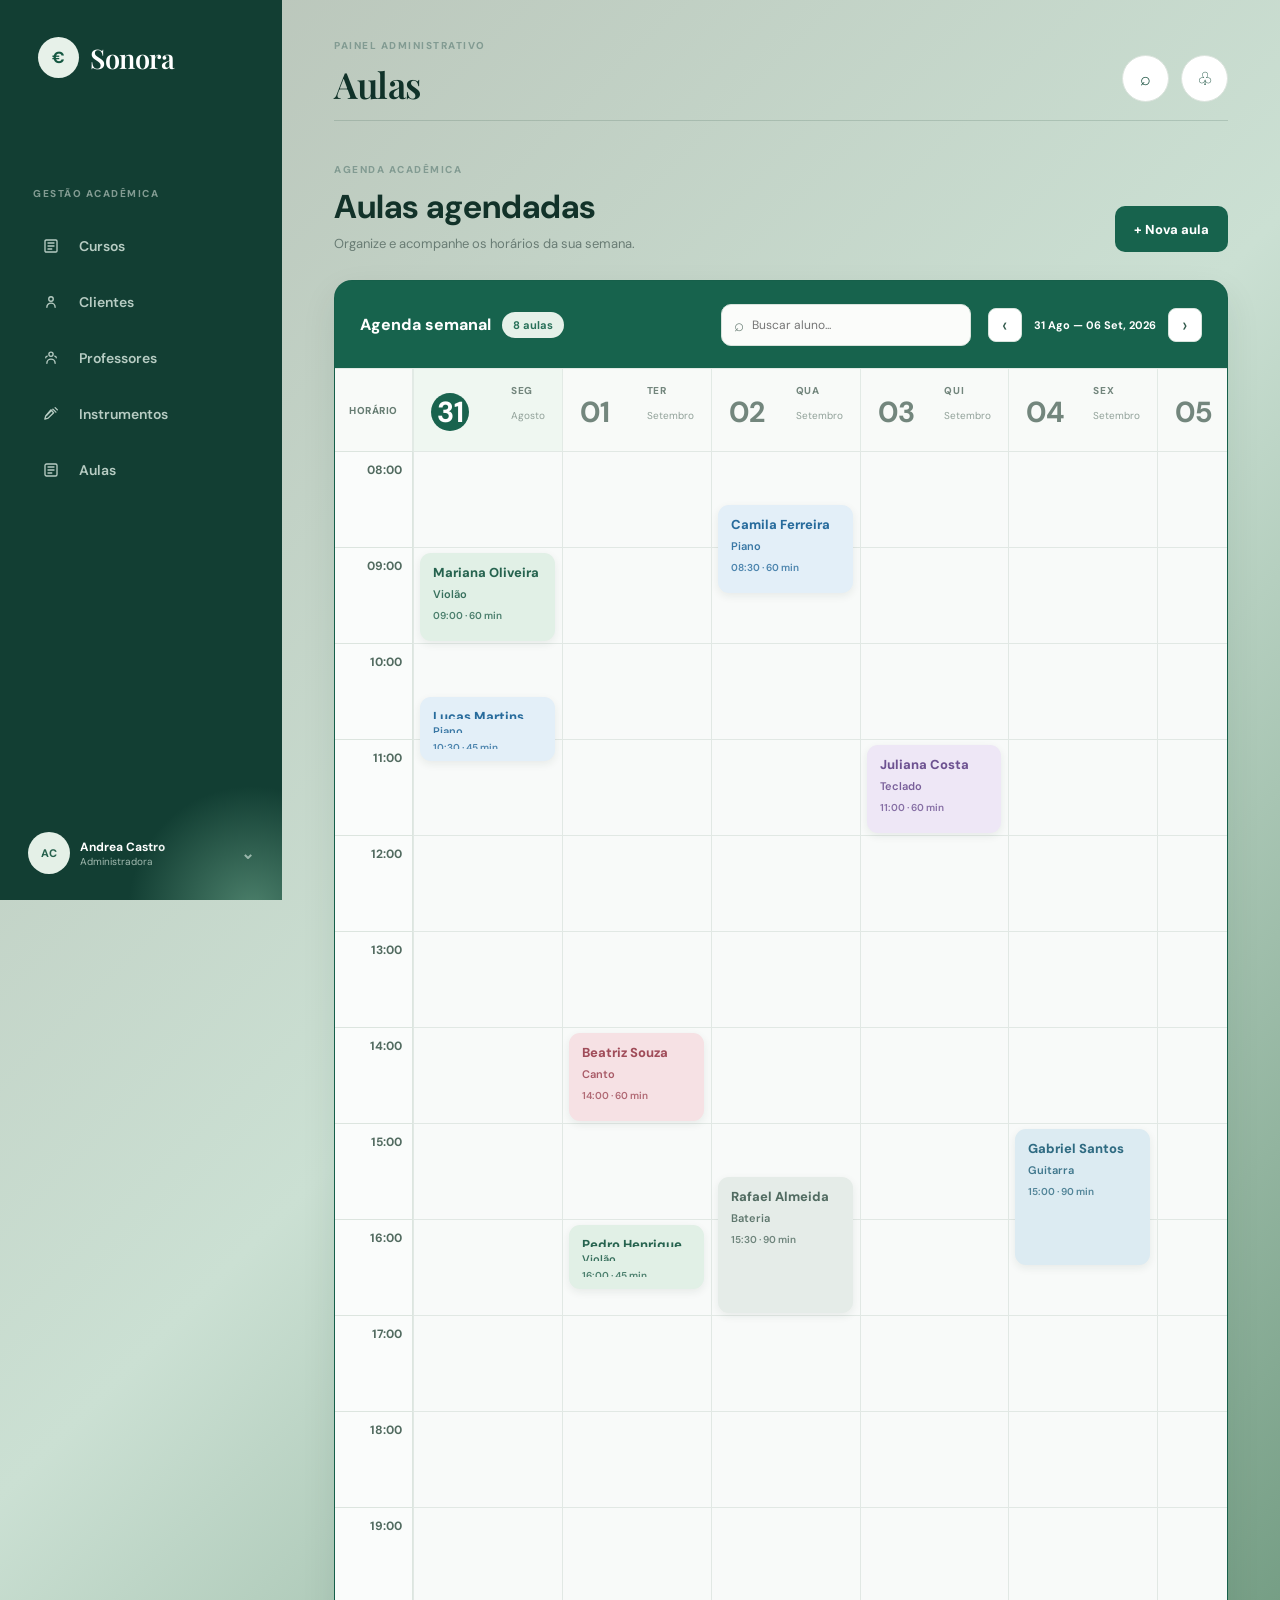
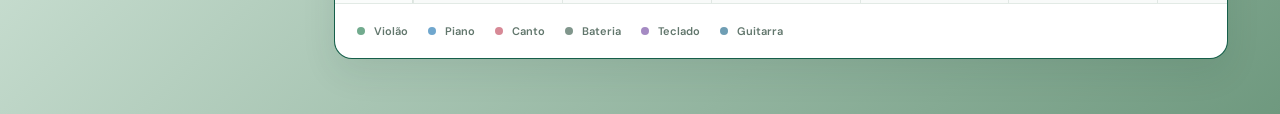
==== commit cc506234: "feature: front-end finalizado" ====
--- a/front-end/aulas.html
+++ b/front-end/aulas.html
@@ -1,235 +1,838 @@
-<!-- index.html -->
 <!doctype html>
 <html lang="pt-BR">
+
 <head>
-  <meta charset="UTF-8" />
-  <meta name="viewport" content="width=device-width, initial-scale=1.0" />
-  <title>Sonora — Agenda de aulas</title>
+    <meta charset="UTF-8">
+    <meta name="viewport" content="width=device-width, initial-scale=1.0">
+
+    <title>Sonora — Agenda de aulas</title>
 
     <link rel="stylesheet" href="assets/css/dashboard.css">
     <link rel="stylesheet" href="assets/css/aulas.css">
 </head>
+
 <body>
-  <div class="app-shell">
+
+<div class="app-shell">
+
+    <!-- =====================================================
+         SIDEBAR
+    ====================================================== -->
+
     <aside class="sidebar">
+
         <a class="brand" href="#">
             <span>€</span>
             Sonora
         </a>
-      <p class="workspace-label">GESTÃO ACADÊMICA</p>
-
-      <nav class="main-nav">
-        <a href="cursos.html"><span>▣</span> Cursos</a>
-        <a href="clientes.html"><span>♙</span> Clientes</a>
-        <a href="professores.html"><span>♧</span> Professores</a>
-        <a href="instrumentos.html"><span>♫</span> Instrumentos</a>
-        <a class="active" href="aulas.html"><span>▤</span> Aulas</a>
-      </nav>
-
-      <button class="profile" type="button">
-        <span class="profile-avatar">AC</span>
-        <span><strong>Andrea Castro</strong><small>Administradora</small></span>
-        <b>⌄</b>
-      </button>
-
-      <div class="side-orb"></div>
+
+        <p class="workspace-label">
+            GESTÃO ACADÊMICA
+        </p>
+
+        <nav class="main-nav">
+
+    <a class="nav-item active" href="cursos.html">
+        <i class="nav-icon" aria-hidden="true">
+            <svg viewBox="0 0 24 24" fill="none">
+                <path d="M4 5.5C4 4.67 4.67 4 5.5 4H18.5C19.33 4 20 4.67 20 5.5V18.5C20 19.33 19.33 20 18.5 20H5.5C4.67 20 4 19.33 4 18.5V5.5Z"
+                      stroke="currentColor"
+                      stroke-width="1.8"/>
+                <path d="M8 8H16M8 12H16M8 16H13"
+                      stroke="currentColor"
+                      stroke-width="1.8"
+                      stroke-linecap="round"/>
+            </svg>
+        </i>
+
+        <span>Cursos</span>
+    </a>
+
+
+    <a class="nav-item" href="clientes.html">
+        <i class="nav-icon" aria-hidden="true">
+            <svg viewBox="0 0 24 24" fill="none">
+                <circle cx="12" cy="8" r="3"
+                        stroke="currentColor"
+                        stroke-width="1.8"/>
+
+                <path d="M6.5 19C6.5 15.96 8.96 13.5 12 13.5C15.04 13.5 17.5 15.96 17.5 19"
+                      stroke="currentColor"
+                      stroke-width="1.8"
+                      stroke-linecap="round"/>
+            </svg>
+        </i>
+
+        <span>Clientes</span>
+    </a>
+
+
+    <a class="nav-item" href="professores.html">
+        <i class="nav-icon" aria-hidden="true">
+            <svg viewBox="0 0 24 24" fill="none">
+                <circle cx="12" cy="7" r="2.8"
+                        stroke="currentColor"
+                        stroke-width="1.8"/>
+
+                <path d="M6.5 19C6.5 15.9 8.96 13.5 12 13.5C15.04 13.5 17.5 15.9 17.5 19"
+                      stroke="currentColor"
+                      stroke-width="1.8"
+                      stroke-linecap="round"/>
+
+                <path d="M17 9.5C18.1 9.7 19 10.65 19 11.8"
+                      stroke="currentColor"
+                      stroke-width="1.8"
+                      stroke-linecap="round"/>
+
+                <path d="M7 9.5C5.9 9.7 5 10.65 5 11.8"
+                      stroke="currentColor"
+                      stroke-width="1.8"
+                      stroke-linecap="round"/>
+            </svg>
+        </i>
+
+        <span>Professores</span>
+    </a>
+
+
+    <a class="nav-item" href="instrumentos.html">
+        <i class="nav-icon" aria-hidden="true">
+            <svg viewBox="0 0 24 24" fill="none">
+                <path d="M14.5 5.5L18.5 9.5"
+                      stroke="currentColor"
+                      stroke-width="1.8"
+                      stroke-linecap="round"/>
+
+                <path d="M13.5 6.5L6 14"
+                      stroke="currentColor"
+                      stroke-width="1.8"
+                      stroke-linecap="round"/>
+
+                <path d="M17.5 3.5L20.5 6.5"
+                      stroke="currentColor"
+                      stroke-width="1.8"
+                      stroke-linecap="round"/>
+
+                <path d="M5 14.5L3.8 18.8L8.2 17.5L15.5 10.2L11.8 6.5L5 14.5Z"
+                      stroke="currentColor"
+                      stroke-width="1.8"
+                      stroke-linejoin="round"/>
+            </svg>
+        </i>
+
+        <span>Instrumentos</span>
+    </a>
+
+
+    <a class="nav-item" href="aulas.html">
+        <i class="nav-icon" aria-hidden="true">
+            <svg viewBox="0 0 24 24" fill="none">
+                <rect x="4" y="4" width="16" height="16" rx="2"
+                      stroke="currentColor"
+                      stroke-width="1.8"/>
+
+                <path d="M8 8H16M8 12H16M8 16H13"
+                      stroke="currentColor"
+                      stroke-width="1.8"
+                      stroke-linecap="round"/>
+            </svg>
+        </i>
+
+        <span>Aulas</span>
+    </a>
+
+</nav>
+
+        <button class="profile" type="button">
+
+            <span class="profile-avatar">
+                AC
+            </span>
+
+            <span>
+                <strong>Andrea Castro</strong>
+                <small>Administradora</small>
+            </span>
+
+            <b>⌄</b>
+
+        </button>
+
+        <div class="side-orb"></div>
+
     </aside>
 
+
+    <!-- =====================================================
+         CONTEÚDO PRINCIPAL
+    ====================================================== -->
+
     <main class="main-content">
-      <header class="topbar">
-        <div>
-          <p class="eyebrow">PAINEL ADMINISTRATIVO</p>
-          <h1>Aulas</h1>
+
+        <!-- TOPBAR -->
+
+        <header class="topbar">
+
+            <div>
+
+                <p class="eyebrow">
+                    PAINEL ADMINISTRATIVO
+                </p>
+
+                <h1>
+                    Aulas
+                </h1>
+
+            </div>
+
+            <div class="top-actions">
+
+                <button
+                    type="button"
+                    class="circle-button"
+                    aria-label="Pesquisar"
+                >
+                    ⌕
+                </button>
+
+                <button
+                    type="button"
+                    class="circle-button notification"
+                    aria-label="Notificações"
+                >
+                    ♧
+                </button>
+
+            </div>
+
+        </header>
+
+
+        <!-- =================================================
+             AGENDA
+        ================================================== -->
+
+        <section class="agenda-page">
+
+            <div class="agenda-heading">
+
+                <div>
+
+                    <p class="eyebrow">
+                        AGENDA ACADÊMICA
+                    </p>
+
+                    <h2>
+                        Aulas agendadas
+                    </h2>
+
+                    <p>
+                        Organize e acompanhe os horários da sua semana.
+                    </p>
+
+                </div>
+
+                <button
+                    class="primary-button"
+                    id="new-class-button"
+                    type="button"
+                >
+                    <span>+</span>
+                    Nova aula
+                </button>
+
+            </div>
+
+
+            <!-- =================================================
+                 CALENDÁRIO
+            ================================================== -->
+
+            <section class="calendar-card">
+
+                <!-- TOOLBAR -->
+
+                <div class="calendar-toolbar">
+
+                    <div class="calendar-title">
+
+                        <h3>
+                            Agenda semanal
+                        </h3>
+
+                        <span id="class-counter">
+                            8 aulas
+                        </span>
+
+                    </div>
+
+
+                    <div class="toolbar-actions">
+
+                        <label class="search-box">
+
+                            <span>⌕</span>
+
+                            <input
+                                id="class-search"
+                                type="search"
+                                placeholder="Buscar aluno..."
+                            >
+
+                        </label>
+
+
+                        <div class="week-controls">
+
+                            <button
+                                type="button"
+                                id="previous-week"
+                                aria-label="Semana anterior"
+                            >
+                                ‹
+                            </button>
+
+                            <strong>
+                                31 Ago — 06 Set, 2026
+                            </strong>
+
+                            <button
+                                type="button"
+                                id="next-week"
+                                aria-label="Próxima semana"
+                            >
+                                ›
+                            </button>
+
+                        </div>
+
+                    </div>
+
+                </div>
+
+
+                <!-- ÁREA COM SCROLL HORIZONTAL -->
+
+                <div class="calendar-scroll">
+
+                    <div class="weekly-calendar">
+
+                        <!-- COLUNA DOS HORÁRIOS -->
+
+                        <div class="time-column calendar-header">
+                            <span>HORÁRIO</span>
+                        </div>
+
+
+                        <!-- SEGUNDA -->
+
+                        <button
+                            class="day-header is-today"
+                            data-day="Segunda"
+                            type="button"
+                        >
+                            <span>SEG</span>
+                            <strong>31</strong>
+                            <small>Agosto</small>
+                        </button>
+
+
+                        <!-- TERÇA -->
+
+                        <button
+                            class="day-header"
+                            data-day="Terça"
+                            type="button"
+                        >
+                            <span>TER</span>
+                            <strong>01</strong>
+                            <small>Setembro</small>
+                        </button>
+
+
+                        <!-- QUARTA -->
+
+                        <button
+                            class="day-header"
+                            data-day="Quarta"
+                            type="button"
+                        >
+                            <span>QUA</span>
+                            <strong>02</strong>
+                            <small>Setembro</small>
+                        </button>
+
+
+                        <!-- QUINTA -->
+
+                        <button
+                            class="day-header"
+                            data-day="Quinta"
+                            type="button"
+                        >
+                            <span>QUI</span>
+                            <strong>03</strong>
+                            <small>Setembro</small>
+                        </button>
+
+
+                        <!-- SEXTA -->
+
+                        <button
+                            class="day-header"
+                            data-day="Sexta"
+                            type="button"
+                        >
+                            <span>SEX</span>
+                            <strong>04</strong>
+                            <small>Setembro</small>
+                        </button>
+
+
+                        <!-- SÁBADO -->
+
+                        <button
+                            class="day-header weekend"
+                            data-day="Sábado"
+                            type="button"
+                        >
+                            <span>SÁB</span>
+                            <strong>05</strong>
+                            <small>Setembro</small>
+                        </button>
+
+
+                        <!-- DOMINGO -->
+
+                        <button
+                            class="day-header weekend"
+                            data-day="Domingo"
+                            type="button"
+                        >
+                            <span>DOM</span>
+                            <strong>06</strong>
+                            <small>Setembro</small>
+                        </button>
+
+
+                        <!-- GRID GERADO PELO JAVASCRIPT -->
+
+                        <div
+                            id="calendar-grid"
+                            class="calendar-grid"
+                        ></div>
+
+                    </div>
+
+                </div>
+
+
+                <!-- LEGENDA -->
+
+                <div class="calendar-legend">
+
+                    <span>
+                        <i class="dot guitar"></i>
+                        Violão
+                    </span>
+
+                    <span>
+                        <i class="dot piano"></i>
+                        Piano
+                    </span>
+
+                    <span>
+                        <i class="dot vocal"></i>
+                        Canto
+                    </span>
+
+                    <span>
+                        <i class="dot drums"></i>
+                        Bateria
+                    </span>
+
+                    <span>
+                        <i class="dot keyboard"></i>
+                        Teclado
+                    </span>
+
+                    <span>
+                        <i class="dot guitar-blue"></i>
+                        Guitarra
+                    </span>
+
+                </div>
+
+            </section>
+
+        </section>
+
+    </main>
+
+</div>
+
+
+<!-- =========================================================
+     MODAIS
+========================================================= -->
+
+<div
+    class="modal-backdrop"
+    id="modal-backdrop"
+    hidden
+>
+
+
+    <!-- =====================================================
+         MODAL DE DETALHES
+    ====================================================== -->
+
+    <section
+        class="modal"
+        id="details-modal"
+        hidden
+    >
+
+        <button
+            class="modal-close"
+            type="button"
+            data-close-modal
+        >
+            ×
+        </button>
+
+
+        <div class="modal-top">
+
+            <span class="modal-icon">
+                ♫
+            </span>
+
+            <div>
+
+                <p class="eyebrow">
+                    DETALHES DA AULA
+                </p>
+
+                <h2 id="details-title">
+                    Aula
+                </h2>
+
+            </div>
+
         </div>
 
-        <div class="top-actions">
-          <button type="button" class="circle-button">⌕</button>
-          <button type="button" class="circle-button notification">♧</button>
+
+        <div id="details-content"></div>
+
+
+        <div class="modal-footer details-footer">
+
+            <button
+                class="danger-button icon-text"
+                id="open-delete"
+                type="button"
+            >
+                ⌫ Excluir
+            </button>
+
+            <button
+                class="primary-button"
+                id="open-edit"
+                type="button"
+            >
+                ✎ Editar aula
+            </button>
+
         </div>
-      </header>
-
-      <section class="agenda-page">
-        <div class="agenda-heading">
-          <div>
-            <p class="eyebrow">AGENDA ACADÊMICA</p>
-            <h2>Aulas agendadas</h2>
-            <p>Organize e acompanhe os horários da sua semana.</p>
-          </div>
-
-          <button class="primary-button" id="new-class-button" type="button">
-            <span>+</span> Nova aula
-          </button>
+
+    </section>
+
+
+    <!-- =====================================================
+         MODAL DE CADASTRO / EDIÇÃO
+    ====================================================== -->
+
+    <section
+        class="modal form-modal"
+        id="form-modal"
+        hidden
+    >
+
+        <button
+            class="modal-close"
+            type="button"
+            data-close-modal
+        >
+            ×
+        </button>
+
+
+        <div class="modal-top">
+
+            <span class="modal-icon">
+                +
+            </span>
+
+            <div>
+
+                <p
+                    class="eyebrow"
+                    id="form-kicker"
+                >
+                    NOVA AULA
+                </p>
+
+                <h2 id="form-title">
+                    Cadastrar aula
+                </h2>
+
+            </div>
+
         </div>
 
-        <section class="calendar-card">
-          <div class="calendar-toolbar">
-            <div class="calendar-title">
-              <h3>Agenda semanal</h3>
-              <span id="class-counter">8 aulas</span>
+
+        <form id="class-form">
+
+            <input
+                id="class-id"
+                type="hidden"
+            >
+
+
+            <div class="form-grid">
+
+                <label>
+                    Nome do aluno
+
+                    <input
+                        id="student-name"
+                        name="student"
+                        required
+                    >
+                </label>
+
+
+                <label>
+                    E-mail
+
+                    <input
+                        id="student-email"
+                        name="email"
+                        type="email"
+                        required
+                    >
+                </label>
+
+
+                <label>
+
+                    Instrumento
+
+                    <select
+                        id="class-instrument"
+                        name="instrument"
+                    >
+
+                        <option value="Violão">
+                            Violão
+                        </option>
+
+                        <option value="Piano">
+                            Piano
+                        </option>
+
+                        <option value="Canto">
+                            Canto
+                        </option>
+
+                        <option value="Bateria">
+                            Bateria
+                        </option>
+
+                        <option value="Teclado">
+                            Teclado
+                        </option>
+
+                        <option value="Guitarra">
+                            Guitarra
+                        </option>
+
+                    </select>
+
+                </label>
+
+
+                <label>
+
+                    Professor
+
+                    <input
+                        id="class-teacher"
+                        name="teacher"
+                        required
+                    >
+
+                </label>
+
+
+                <label>
+
+                    Dia da semana
+
+                    <select
+                        id="class-day"
+                        name="day"
+                    >
+
+                        <option>Segunda</option>
+                        <option>Terça</option>
+                        <option>Quarta</option>
+                        <option>Quinta</option>
+                        <option>Sexta</option>
+                        <option>Sábado</option>
+                        <option>Domingo</option>
+
+                    </select>
+
+                </label>
+
+
+                <label>
+
+                    Horário
+
+                    <input
+                        id="class-time"
+                        name="time"
+                        type="time"
+                        required
+                    >
+
+                </label>
+
+
+                <label>
+
+                    Duração
+
+                    <select
+                        id="class-duration"
+                        name="duration"
+                    >
+
+                        <option value="45">
+                            45 min
+                        </option>
+
+                        <option value="60">
+                            60 min
+                        </option>
+
+                        <option value="90">
+                            90 min
+                        </option>
+
+                    </select>
+
+                </label>
+
             </div>
 
-            <div class="toolbar-actions">
-              <label class="search-box">
-                <span>⌕</span>
-                <input id="class-search" type="search" placeholder="Buscar aluno..." />
-              </label>
-
-              <div class="week-controls">
-                <button type="button">‹</button>
-                <strong>31 Ago — 06 Set, 2026</strong>
-                <button type="button">›</button>
-              </div>
+
+            <div class="modal-footer">
+
+                <button
+                    class="secondary-button"
+                    type="button"
+                    data-close-modal
+                >
+                    Cancelar
+                </button>
+
+                <button
+                    class="primary-button"
+                    type="submit"
+                >
+                    Salvar aula
+                </button>
+
             </div>
-          </div>
-
-          <div class="calendar-scroll">
-            <div class="weekly-calendar">
-              <div class="time-column calendar-header"><span>HORÁRIO</span></div>
-
-              <button class="day-header is-today" data-day="Segunda" type="button">
-                <span>SEG</span><strong>31</strong><small>Agosto</small>
-              </button>
-
-              <button class="day-header" data-day="Terça" type="button">
-                <span>TER</span><strong>01</strong><small>Setembro</small>
-              </button>
-
-              <button class="day-header" data-day="Quarta" type="button">
-                <span>QUA</span><strong>02</strong><small>Setembro</small>
-              </button>
-
-              <button class="day-header" data-day="Quinta" type="button">
-                <span>QUI</span><strong>03</strong><small>Setembro</small>
-              </button>
-
-              <button class="day-header" data-day="Sexta" type="button">
-                <span>SEX</span><strong>04</strong><small>Setembro</small>
-              </button>
-
-              <button class="day-header weekend" data-day="Sábado" type="button">
-                <span>SÁB</span><strong>05</strong><small>Setembro</small>
-              </button>
-
-              <button class="day-header weekend" data-day="Domingo" type="button">
-                <span>DOM</span><strong>06</strong><small>Setembro</small>
-              </button>
-
-              <div id="calendar-grid" class="calendar-grid"></div>
-            </div>
-          </div>
-
-          <div class="calendar-legend">
-            <span><i class="dot guitar"></i> Violão</span>
-            <span><i class="dot piano"></i> Piano</span>
-            <span><i class="dot vocal"></i> Canto</span>
-            <span><i class="dot drums"></i> Bateria</span>
-            <span><i class="dot keyboard"></i> Teclado</span>
-            <span><i class="dot guitar-blue"></i> Guitarra</span>
-          </div>
-        </section>
-      </section>
-    </main>
-  </div>
-
-  <div class="modal-backdrop" id="modal-backdrop" hidden>
-    <section class="modal" id="details-modal" hidden>
-      <button class="modal-close" type="button" data-close-modal>×</button>
-
-      <div class="modal-top">
-        <span class="modal-icon">♫</span>
-        <div>
-          <p class="eyebrow">DETALHES DA AULA</p>
-          <h2 id="details-title">Aula</h2>
+
+        </form>
+
+    </section>
+
+
+    <!-- =====================================================
+         MODAL DE EXCLUSÃO
+    ====================================================== -->
+
+    <section
+        class="modal confirmation-modal"
+        id="delete-modal"
+        hidden
+    >
+
+        <button
+            class="modal-close"
+            type="button"
+            data-close-modal
+        >
+            ×
+        </button>
+
+
+        <span class="warning-icon">
+            !
+        </span>
+
+        <h2>
+            Excluir esta aula?
+        </h2>
+
+        <p>
+            Esta ação removerá a aula da agenda.
+        </p>
+
+
+        <div class="modal-footer">
+
+            <button
+                class="secondary-button"
+                type="button"
+                data-close-modal
+            >
+                Cancelar
+            </button>
+
+            <button
+                class="danger-button"
+                id="confirm-delete"
+                type="button"
+            >
+                Sim, excluir
+            </button>
+
         </div>
-      </div>
-
-      <div id="details-content"></div>
-
-      <div class="modal-footer details-footer">
-        <button class="danger-button icon-text" id="open-delete" type="button">⌫ Excluir</button>
-        <button class="primary-button" id="open-edit" type="button">✎ Editar aula</button>
-      </div>
+
     </section>
 
-    <section class="modal form-modal" id="form-modal" hidden>
-      <button class="modal-close" type="button" data-close-modal>×</button>
-
-      <div class="modal-top">
-        <span class="modal-icon">+</span>
-        <div>
-          <p class="eyebrow" id="form-kicker">NOVA AULA</p>
-          <h2 id="form-title">Cadastrar aula</h2>
-        </div>
-      </div>
-
-      <form id="class-form">
-        <input id="class-id" type="hidden" />
-
-        <div class="form-grid">
-          <label>Nome do aluno<input id="student-name" name="student" required /></label>
-          <label>E-mail<input id="student-email" name="email" type="email" required /></label>
-
-          <label>
-            Instrumento
-            <select id="class-instrument" name="instrument">
-              <option value="Violão">Violão</option>
-              <option value="Piano">Piano</option>
-              <option value="Canto">Canto</option>
-              <option value="Bateria">Bateria</option>
-              <option value="Teclado">Teclado</option>
-              <option value="Guitarra">Guitarra</option>
-            </select>
-          </label>
-
-          <label>Professor<input id="class-teacher" name="teacher" required /></label>
-
-          <label>
-            Dia da semana
-            <select id="class-day" name="day">
-              <option>Segunda</option>
-              <option>Terça</option>
-              <option>Quarta</option>
-              <option>Quinta</option>
-              <option>Sexta</option>
-              <option>Sábado</option>
-              <option>Domingo</option>
-            </select>
-          </label>
-
-          <label>Horário<input id="class-time" name="time" type="time" required /></label>
-
-          <label>
-            Duração
-            <select id="class-duration" name="duration">
-              <option value="45">45 min</option>
-              <option value="60">60 min</option>
-              <option value="90">90 min</option>
-            </select>
-          </label>
-        </div>
-
-        <div class="modal-footer">
-          <button class="secondary-button" type="button" data-close-modal>Cancelar</button>
-          <button class="primary-button" type="submit">Salvar aula</button>
-        </div>
-      </form>
-    </section>
-
-    <section class="modal confirmation-modal" id="delete-modal" hidden>
-      <button class="modal-close" type="button" data-close-modal>×</button>
-      <span class="warning-icon">!</span>
-      <h2>Excluir esta aula?</h2>
-      <p>Esta ação removerá a aula da agenda.</p>
-
-      <div class="modal-footer">
-        <button class="secondary-button" type="button" data-close-modal>Cancelar</button>
-        <button class="danger-button" id="confirm-delete" type="button">Sim, excluir</button>
-      </div>
-    </section>
-  </div>
-
-  <div class="toast" id="toast"></div>
-  <script src="assets/js/dashboard.js"></script>
-  <script src="assets/js/aulas.js"></script>
+</div>
+
+
+<!-- TOAST -->
+
+<div
+    class="toast"
+    id="toast"
+></div>
+
+
+<!-- JAVASCRIPT -->
+
+<script src="assets/js/dashboard.js"></script>
+<script src="assets/js/aulas.js"></script>
+
 </body>
 </html>
--- a/front-end/assets/css/dashboard.css
+++ b/front-end/assets/css/dashboard.css
@@ -1,6 +1,6 @@
-/* =====================================================
+/* =========================================================
    RESET
-===================================================== */
+========================================================= */
 
 * {
     margin: 0;
@@ -10,14 +10,22 @@
 
 html {
     scroll-behavior: smooth;
+    min-height: 100%;
 }
 
 body {
     min-height: 100vh;
+    min-height: 100dvh;
 
     font-family: "DM Sans", sans-serif;
 
-    background: linear-gradient(135deg, #ffffff 0%, #cbe0d3 50%, #6f997f 100%);
+    background: linear-gradient(
+        135deg,
+        #ffffff 0%,
+        #cbe0d3 50%,
+        #6f997f 100%
+    );
+
     color: #24312b;
 
     -webkit-font-smoothing: antialiased;
@@ -42,12 +50,11 @@
 }
 
 
-/* =====================================================
+/* =========================================================
    VARIÁVEIS
-===================================================== */
+========================================================= */
 
 :root {
-
     --green-dark: #173b32;
     --green: #28584a;
     --green-light: #dce9df;
@@ -72,66 +79,87 @@
 
     --border: #e5e5df;
 
-    --shadow:
-        0 10px 30px rgba(36, 49, 43, 0.06);
+    --shadow: 0 10px 30px rgba(36, 49, 43, 0.06);
 
     --radius: 18px;
-}
-
-
-/* =====================================================
+
+    --sidebar-width: 227px;
+}
+
+
+/* =========================================================
    APP
-===================================================== */
+========================================================= */
 
 .app {
+    position: relative;
+
+    display: flex;
+
+    width: 100%;
+    min-width: 0;
+
     min-height: 100vh;
-
-    display: flex;
-}
-
-
-/* =====================================================
+    min-height: 100dvh;
+}
+
+
+/* =========================================================
    SIDEBAR
-===================================================== */
+========================================================= */
 
 .sidebar {
     position: fixed;
 
+    top: 0;
     left: 0;
-    top: 0;
     bottom: 0;
 
-    width: 260px;
+    width: var(--sidebar-width);
+
+    height: 100vh;
+    height: 100dvh;
+
+    min-height: 100vh;
+    min-height: 100dvh;
 
     display: flex;
     flex-direction: column;
 
-    padding: 34px 22px;
+    padding: 28px 18px;
 
     overflow: hidden;
 
     background: var(--green-dark);
     color: white;
 
-    z-index: 100;
-}
-
-
-/* =====================================================
+    z-index: 1000;
+
+    flex-shrink: 0;
+}
+
+
+/* =========================================================
    LOGO
-===================================================== */
+========================================================= */
 
 .brand {
     position: relative;
 
+    width: 100%;
+
     display: flex;
     align-items: center;
+
     gap: 10px;
 
-    margin-bottom: 52px;
+    margin: 0 0 48px;
+    padding: 0 10px;
+
+    color: white;
 
     font-family: "Playfair Display", serif;
-    font-size: 27px;
+    font-size: 25px;
     font-weight: 600;
 
     letter-spacing: -0.5px;
@@ -140,12 +168,14 @@
 }
 
 .brand span {
+    display: flex;
+    align-items: center;
+    justify-content: center;
+
+    flex-shrink: 0;
+
     width: 36px;
     height: 36px;
-
-    display: flex;
-    align-items: center;
-    justify-content: center;
 
     border-radius: 50%;
 
@@ -158,15 +188,15 @@
 }
 
 
-/* =====================================================
+/* =========================================================
    WORKSPACE
-===================================================== */
+========================================================= */
 
 .workspace {
     position: relative;
 
-    margin-bottom: 18px;
-    padding-left: 12px;
+    margin-bottom: 14px;
+    padding-left: 10px;
 
     color: rgba(255, 255, 255, 0.42);
 
@@ -179,16 +209,19 @@
 }
 
 
-/* =====================================================
+/* =========================================================
    NAVEGAÇÃO
-===================================================== */
+========================================================= */
 
 .sidebar nav {
     position: relative;
 
+    width: 100%;
+
     display: flex;
     flex-direction: column;
-    gap: 6px;
+
+    gap: 5px;
 
     z-index: 2;
 }
@@ -198,11 +231,12 @@
 
     display: flex;
     align-items: center;
-    gap: 14px;
-
-    padding: 13px 14px;
-
-    border-radius: 12px;
+
+    gap: 13px;
+
+    padding: 12px 10px;
+
+    border-radius: 10px;
 
     color: rgba(255, 255, 255, 0.62);
 
@@ -223,8 +257,9 @@
     display: flex;
     justify-content: center;
 
+    flex-shrink: 0;
+
     font-size: 17px;
-
     font-style: normal;
 }
 
@@ -249,9 +284,34 @@
 }
 
 
-/* =====================================================
+/* =========================================================
+   ÍCONES DA NAVEGAÇÃO
+========================================================= */
+
+.nav-icon {
+    width: 20px;
+    height: 20px;
+
+    display: flex;
+    align-items: center;
+    justify-content: center;
+
+    flex-shrink: 0;
+
+    color: currentColor;
+}
+
+.nav-icon svg {
+    width: 18px;
+    height: 18px;
+
+    display: block;
+}
+
+
+/* =========================================================
    ADMIN
-===================================================== */
+========================================================= */
 
 .admin {
     position: relative;
@@ -260,6 +320,7 @@
 
     display: flex;
     align-items: center;
+
     gap: 10px;
 
     margin-top: auto;
@@ -322,16 +383,16 @@
 }
 
 
-/* =====================================================
+/* =========================================================
    ADMIN MENU
-===================================================== */
+========================================================= */
 
 .admin-menu {
     position: absolute;
 
-    left: 22px;
-    right: 22px;
-    bottom: 78px;
+    left: 18px;
+    right: 18px;
+    bottom: 72px;
 
     display: flex;
     flex-direction: column;
@@ -374,9 +435,9 @@
 }
 
 
-/* =====================================================
+/* =========================================================
    EFEITO ORB
-===================================================== */
+========================================================= */
 
 .side-orb {
     position: absolute;
@@ -400,24 +461,26 @@
 }
 
 
-/* =====================================================
-   CONTEÚDO
-===================================================== */
+/* =========================================================
+   CONTEÚDO PRINCIPAL
+========================================================= */
 
 .content {
-    width: calc(100% - 260px);
-
+    width: calc(100% - var(--sidebar-width));
+
+    min-width: 0;
     min-height: 100vh;
-
-    margin-left: 260px;
-
-    padding: 0 48px 60px;
-}
-
-
-/* =====================================================
+    min-height: 100dvh;
+
+    margin-left: var(--sidebar-width);
+
+    padding: 0 40px 60px;
+}
+
+
+/* =========================================================
    TOPBAR
-===================================================== */
+========================================================= */
 
 .topbar {
     min-height: 110px;
@@ -452,13 +515,14 @@
 }
 
 
-/* =====================================================
+/* =========================================================
    TOP ACTIONS
-===================================================== */
+========================================================= */
 
 .top-actions {
     display: flex;
     align-items: center;
+
     gap: 12px;
 }
 
@@ -513,18 +577,20 @@
 }
 
 
-/* =====================================================
+/* =========================================================
    PAGE CONTENT
-===================================================== */
+========================================================= */
 
 .page-content {
+    width: 100%;
+
     padding-top: 38px;
 }
 
 
-/* =====================================================
+/* =========================================================
    PAGE INTRO
-===================================================== */
+========================================================= */
 
 .page-intro {
     display: flex;
@@ -564,9 +630,9 @@
 }
 
 
-/* =====================================================
+/* =========================================================
    BOTÃO PRINCIPAL
-===================================================== */
+========================================================= */
 
 .primary-action {
     flex-shrink: 0;
@@ -605,9 +671,9 @@
 }
 
 
-/* =====================================================
+/* =========================================================
    BOTÃO DE TEXTO
-===================================================== */
+========================================================= */
 
 .text-button {
     color: var(--green);
@@ -623,9 +689,9 @@
 }
 
 
-/* =====================================================
+/* =========================================================
    STATS
-===================================================== */
+========================================================= */
 
 .stats {
     display: grid;
@@ -719,9 +785,9 @@
 }
 
 
-/* =====================================================
+/* =========================================================
    SECTION TITLE
-===================================================== */
+========================================================= */
 
 .section-title {
     display: flex;
@@ -732,9 +798,9 @@
 }
 
 
-/* =====================================================
+/* =========================================================
    TAGS
-===================================================== */
+========================================================= */
 
 .tag {
     display: inline-flex;
@@ -764,9 +830,9 @@
 }
 
 
-/* =====================================================
+/* =========================================================
    PESSOAS / AVATARES
-===================================================== */
+========================================================= */
 
 .person {
     width: 32px;
@@ -828,9 +894,9 @@
 }
 
 
-/* =====================================================
+/* =========================================================
    TOOLBAR
-===================================================== */
+========================================================= */
 
 .toolbar {
     display: flex;
@@ -876,9 +942,9 @@
 }
 
 
-/* =====================================================
+/* =========================================================
    DATA CARD
-===================================================== */
+========================================================= */
 
 .data-card {
     overflow: hidden;
@@ -931,9 +997,9 @@
 }
 
 
-/* =====================================================
+/* =========================================================
    MINI PROGRESS
-===================================================== */
+========================================================= */
 
 .mini-progress {
     position: relative;
@@ -977,9 +1043,9 @@
 }
 
 
-/* =====================================================
+/* =========================================================
    TOAST
-===================================================== */
+========================================================= */
 
 .toast {
     position: fixed;
@@ -987,8 +1053,7 @@
     left: 50%;
     bottom: 30px;
 
-    transform:
-        translate(-50%, 30px);
+    transform: translate(-50%, 30px);
 
     min-width: 250px;
 
@@ -1016,43 +1081,48 @@
         opacity 0.25s ease,
         transform 0.25s ease;
 
-    z-index: 999;
+    z-index: 9999;
 }
 
 .toast.show {
     opacity: 1;
 
-    transform:
-        translate(-50%, 0);
-}
-
-
-/* =====================================================
+    transform: translate(-50%, 0);
+}
+
+
+/* =========================================================
    FOCUS
-===================================================== */
+========================================================= */
 
 button:focus-visible,
 a:focus-visible,
-input:focus-visible {
+input:focus-visible,
+select:focus-visible,
+textarea:focus-visible {
     outline: 3px solid rgba(83, 125, 108, 0.25);
     outline-offset: 2px;
 }
 
 
-/* =====================================================
-   RESPONSIVIDADE
-===================================================== */
+/* =========================================================
+   RESPONSIVIDADE — TABLET
+========================================================= */
 
 @media (max-width: 1100px) {
 
+    :root {
+        --sidebar-width: 220px;
+    }
+
     .sidebar {
-        width: 220px;
+        width: var(--sidebar-width);
     }
 
     .content {
-        width: calc(100% - 220px);
-
-        margin-left: 220px;
+        width: calc(100% - var(--sidebar-width));
+
+        margin-left: var(--sidebar-width);
 
         padding-left: 30px;
         padding-right: 30px;
@@ -1065,12 +1135,18 @@
 }
 
 
+/* =========================================================
+   RESPONSIVIDADE — MOBILE
+========================================================= */
+
 @media (max-width: 800px) {
 
+    :root {
+        --sidebar-width: 72px;
+    }
+
     .sidebar {
-        position: fixed;
-
-        width: 72px;
+        width: var(--sidebar-width);
 
         padding: 24px 10px;
     }
@@ -1079,6 +1155,7 @@
         justify-content: center;
 
         margin-bottom: 35px;
+        padding: 0;
 
         font-size: 0;
     }
@@ -1128,9 +1205,9 @@
     }
 
     .content {
-        width: calc(100% - 72px);
-
-        margin-left: 72px;
+        width: calc(100% - var(--sidebar-width));
+
+        margin-left: var(--sidebar-width);
 
         padding-left: 22px;
         padding-right: 22px;
@@ -1138,6 +1215,7 @@
 
     .page-intro {
         align-items: flex-start;
+
         flex-direction: column;
     }
 
@@ -1147,12 +1225,17 @@
 
     .section-title {
         align-items: flex-start;
+
         flex-direction: column;
+
         gap: 10px;
     }
-
-}
-
+}
+
+
+/* =========================================================
+   RESPONSIVIDADE — CELULAR
+========================================================= */
 
 @media (max-width: 560px) {
 
@@ -1180,6 +1263,7 @@
 
     .toolbar {
         align-items: stretch;
+
         flex-direction: column;
     }
 
@@ -1194,5 +1278,24 @@
     .data-card table {
         min-width: 650px;
     }
-
+}
+
+
+/* =========================================================
+   REDUÇÃO DE MOVIMENTO
+========================================================= */
+
+@media (prefers-reduced-motion: reduce) {
+
+    html {
+        scroll-behavior: auto;
+    }
+
+    *,
+    *::before,
+    *::after {
+        transition-duration: 0.01ms !important;
+        animation-duration: 0.01ms !important;
+        animation-iteration-count: 1 !important;
+    }
 }
--- a/front-end/assets/css/aulas.css
+++ b/front-end/assets/css/aulas.css
@@ -1,647 +1,1805 @@
-/* styles.css */
-@import url('https://fonts.googleapis.com/css2?family=DM+Sans:wght@400;500;600;700;800&family=Playfair+Display:wght@700&display=swap');
+/* =========================================================
+   SONORA — AULAS
+========================================================= */
+
+@import url("https://fonts.googleapis.com/css2?family=DM+Sans:wght@400;500;600;700;800&family=Playfair+Display:wght@700&display=swap");
+
+
+/* =========================================================
+   VARIÁVEIS
+========================================================= */
 
 :root {
-  --ink: #123229;
-  --line: #e7ede9;
-  --green: #17644e;
-  --shadow: 0 14px 35px rgba(21, 57, 45, .09);
-}
-
-* { box-sizing: border-box; }
+    --ink: #123229;
+    --line: #e2eae5;
+
+    --green: #17644e;
+    --green-dark: #123e33;
+    --green-light: #e5f1e9;
+
+    --calendar-bg: #ffffff;
+    --slot-bg: #f7faf8;
+    --slot-hover: #edf6f1;
+
+    --shadow:
+        0 14px 35px rgba(21, 57, 45, .09);
+}
+
+
+/* =========================================================
+   RESET
+========================================================= */
+
+* {
+    box-sizing: border-box;
+}
+
 
 body {
-  margin: 0;
-  min-width: 320px;
-  color: var(--ink);
-  background: linear-gradient(115deg, #f6faf7, #d8eadf);
-  font-family: "DM Sans", Arial, sans-serif;
-}
-
-button, input, select { font: inherit; }
-button { cursor: pointer; }
+    margin: 0;
+
+    min-width: 320px;
+
+    font-family:
+        "DM Sans",
+        Arial,
+        sans-serif;
+
+    color: var(--ink);
+
+    background: linear-gradient(135deg, #b8c2b7 0%, #cbe0d3 50%, #6f997f 100%);
+    color: #24312b;
+}
+
+
+button,
+input,
+select {
+    font: inherit;
+}
+
+
+button {
+    cursor: pointer;
+}
+
+
+/* =========================================================
+   APP
+========================================================= */
 
 .app-shell {
-  min-height: 100vh;
-  display: flex;
-}
+    min-height: 100vh;
+
+    display: flex;
+}
+
+
+/* =========================================================
+   SIDEBAR
+========================================================= */
 
 .sidebar {
-  width: 282px;
-  flex: 0 0 282px;
-  position: relative;
-  overflow: hidden;
-  padding: 37px 28px 26px;
-  color: #e9f3ed;
-  background: #123e33;
-  display: flex;
-  flex-direction: column;
-}
+    width: 282px;
+    flex: 0 0 282px;
+
+    position: relative;
+
+    overflow: hidden;
+
+    padding:
+        37px
+        28px
+        26px;
+
+    color: #e9f3ed;
+
+    background: #123e33;
+
+    display: flex;
+    flex-direction: column;
+}
+
+
+/* =========================================================
+   MARCA
+========================================================= */
 
 .brand {
-  display: flex;
-  align-items: center;
-  gap: 11px;
-  color: white;
-  text-decoration: none;
-  font-family: "Playfair Display", Georgia, serif;
-  font-size: 27px;
-}
-
-.brand-mark {
-  width: 41px;
-  height: 41px;
-  display: grid;
-  place-items: center;
-  border-radius: 50%;
-  color: #155741;
-  background: #e7f1e9;
-  font-family: "DM Sans", sans-serif;
-}
+    display: flex;
+    align-items: center;
+
+    gap: 11px;
+
+    color: white;
+
+    text-decoration: none;
+
+    font-family:
+        "Playfair Display",
+        Georgia,
+        serif;
+
+    font-size: 27px;
+}
+
+
+.brand > span {
+    width: 41px;
+    height: 41px;
+
+    display: grid;
+    place-items: center;
+
+    border-radius: 50%;
+
+    color: #155741;
+
+    background: #e7f1e9;
+
+    font-family:
+        "DM Sans",
+        sans-serif;
+
+    font-size: 16px;
+    font-weight: 800;
+}
+
+
+/* =========================================================
+   LABEL SIDEBAR
+========================================================= */
 
 .workspace-label,
 .eyebrow {
-  margin: 0;
-  color: #829b92;
-  letter-spacing: 1.5px;
-  font-size: 10px;
-  font-weight: 800;
-}
+    margin: 0;
+
+    color: #829b92;
+
+    letter-spacing: 1.5px;
+
+    font-size: 10px;
+    font-weight: 800;
+}
+
 
 .workspace-label {
-  margin: 61px 5px 20px;
-}
+    margin:
+        61px
+        5px
+        20px;
+}
+
+
+/* =========================================================
+   NAVEGAÇÃO
+========================================================= */
 
 .main-nav {
-  display: grid;
-  gap: 8px;
-}
+    display: grid;
+
+    gap: 8px;
+}
+
 
 .main-nav a {
-  display: flex;
-  align-items: center;
-  gap: 17px;
-  min-height: 51px;
-  padding: 0 12px;
-  border-radius: 10px;
-  color: #b7ccc3;
-  text-decoration: none;
-  font-size: 14px;
-  font-weight: 600;
-}
+    display: flex;
+    align-items: center;
+
+    gap: 17px;
+
+    min-height: 51px;
+
+    padding:
+        0
+        12px;
+
+    border-radius: 10px;
+
+    color: #b7ccc3;
+
+    text-decoration: none;
+
+    font-size: 14px;
+    font-weight: 600;
+
+    transition:
+        color .18s ease,
+        background .18s ease;
+}
+
 
 .main-nav a:hover,
 .main-nav .active {
-  color: white;
-  background: rgba(255,255,255,.09);
-}
+    color: white;
+
+    background:
+        rgba(
+            255,
+            255,
+            255,
+            .09
+        );
+}
+
+
+/* =========================================================
+   PERFIL
+========================================================= */
 
 .profile {
-  width: 100%;
-  margin-top: auto;
-  padding: 12px 0 0;
-  border: 0;
-  color: white;
-  background: transparent;
-  display: flex;
-  align-items: center;
-  gap: 10px;
-  text-align: left;
-}
+    width: 100%;
+
+    margin-top: auto;
+
+    padding:
+        12px
+        0
+        0;
+
+    border: 0;
+
+    color: white;
+
+    background: transparent;
+
+    display: flex;
+    align-items: center;
+
+    gap: 10px;
+
+    text-align: left;
+}
+
 
 .profile-avatar {
-  width: 42px;
-  height: 42px;
-  display: grid;
-  place-items: center;
-  border-radius: 50%;
-  color: #27614d;
-  background: #e4f0e7;
-  font-size: 11px;
-  font-weight: 800;
-}
+    width: 42px;
+    height: 42px;
+
+    display: grid;
+    place-items: center;
+
+    border-radius: 50%;
+
+    color: #27614d;
+
+    background: #e4f0e7;
+
+    font-size: 11px;
+    font-weight: 800;
+}
+
 
 .profile strong,
 .profile small {
-  display: block;
-}
-
-.profile strong { font-size: 12px; }
-.profile small { color: #a3bbb1; font-size: 10px; }
-.profile b { margin-left: auto; }
+    display: block;
+}
+
+
+.profile strong {
+    font-size: 12px;
+}
+
+
+.profile small {
+    color: #a3bbb1;
+
+    font-size: 10px;
+}
+
+
+.profile b {
+    margin-left: auto;
+}
+
+
+/* =========================================================
+   DECORAÇÃO SIDEBAR
+========================================================= */
 
 .side-orb {
-  position: absolute;
-  right: -95px;
-  bottom: -135px;
-  width: 250px;
-  height: 250px;
-  border-radius: 50%;
-  background: radial-gradient(circle, #4c806b, transparent 70%);
-}
+    position: absolute;
+
+    right: -95px;
+    bottom: -135px;
+
+    width: 250px;
+    height: 250px;
+
+    border-radius: 50%;
+
+    background:
+        radial-gradient(
+            circle,
+            #4c806b,
+            transparent 70%
+        );
+}
+
+
+/* =========================================================
+   CONTEÚDO
+========================================================= */
 
 .main-content {
-  min-width: 0;
-  width: 100%;
-  padding: 27px 52px 55px;
-}
+    min-width: 0;
+
+    width: 100%;
+
+    padding:
+        27px
+        52px
+        55px;
+}
+
+
+/* =========================================================
+   TOPBAR
+========================================================= */
 
 .topbar {
-  min-height: 94px;
-  display: flex;
-  justify-content: space-between;
-  border-bottom: 1px solid rgba(61,97,81,.2);
-}
+    min-height: 94px;
+
+    display: flex;
+
+    justify-content: space-between;
+
+    border-bottom:
+        1px solid
+        rgba(
+            61,
+            97,
+            81,
+            .2
+        );
+}
+
 
 .topbar h1 {
-  margin: 8px 0 0;
-  color: #103229;
-  font-family: "Playfair Display", Georgia, serif;
-  font-size: 33px;
-}
+    margin:
+        8px
+        0
+        0;
+
+    color: #103229;
+
+    font-family:
+        "Playfair Display",
+        Georgia,
+        serif;
+
+    font-size: 36px;
+}
+
+
+/* =========================================================
+   BOTÕES DO TOPO
+========================================================= */
 
 .top-actions {
-  display: flex;
-  gap: 12px;
-  margin-top: 10px;
-}
+    display: flex;
+
+    gap: 12px;
+
+    margin-top: 10px;
+}
+
 
 .circle-button {
-  width: 47px;
-  height: 47px;
-  border: 1px solid #dbe4dd;
-  border-radius: 50%;
-  color: #1a5140;
-  background: white;
-}
+    width: 47px;
+    height: 47px;
+
+    border:
+        1px solid
+        #dbe4dd;
+
+    border-radius: 50%;
+
+    color: #1a5140;
+
+    background: white;
+
+    font-size: 18px;
+
+    transition:
+        background .18s ease,
+        transform .18s ease;
+}
+
+
+.circle-button:hover {
+    background: #f0f6f2;
+
+    transform: translateY(-1px);
+}
+
+
+/* =========================================================
+   PÁGINA DA AGENDA
+========================================================= */
 
 .agenda-page {
-  max-width: 1468px;
-  margin: 42px auto 0;
-}
+    width: 100%;
+
+    max-width: 1600px;
+
+    margin:
+        42px
+        auto
+        0;
+}
+
+
+/* =========================================================
+   CABEÇALHO DA AGENDA
+========================================================= */
 
 .agenda-heading {
-  display: flex;
-  align-items: flex-end;
-  justify-content: space-between;
-  gap: 24px;
-  margin-bottom: 28px;
-}
+    display: flex;
+
+    align-items: flex-end;
+
+    justify-content: space-between;
+
+    gap: 24px;
+
+    margin-bottom: 28px;
+}
+
 
 .agenda-heading h2 {
-  margin: 9px 0 7px;
-  font-size: 31px;
-}
+    margin:
+        9px
+        0
+        7px;
+
+    color: #123229;
+
+    font-size: 33px;
+}
+
 
 .agenda-heading p:not(.eyebrow) {
-  margin: 0;
-  color: #697c74;
-  font-size: 12px;
-}
+    margin: 0;
+
+    color: #697c74;
+
+    font-size: 13px;
+}
+
+
+/* =========================================================
+   BOTÕES
+========================================================= */
 
 .primary-button,
 .secondary-button,
 .danger-button {
-  min-height: 43px;
-  padding: 0 17px;
-  border: 0;
-  border-radius: 10px;
-  font-size: 12px;
-  font-weight: 800;
-}
+    min-height: 46px;
+
+    padding:
+        0
+        19px;
+
+    border-radius: 10px;
+
+    font-size: 13px;
+    font-weight: 800;
+
+    transition:
+        transform .15s ease,
+        box-shadow .15s ease;
+}
+
 
 .primary-button {
-  color: white;
-  background: #17634d;
-}
+    border: 0;
+
+    color: white;
+
+    background: #17634d;
+}
+
+
+.primary-button:hover {
+    transform: translateY(-1px);
+
+    box-shadow:
+        0 5px 14px
+        rgba(
+            23,
+            99,
+            77,
+            .18
+        );
+}
+
 
 .secondary-button {
-  color: #32564a;
-  border: 1px solid #dbe7df;
-  background: white;
-}
+    color: #32564a;
+
+    border:
+        1px solid
+        #dbe7df;
+
+    background: white;
+}
+
 
 .danger-button {
-  color: white;
-  background: #b8494e;
-}
+    color: white;
+
+    border: 0;
+
+    background: #b8494e;
+}
+
 
 .icon-text {
-  color: #b34b50;
-  border: 1px solid #f2d9da;
-  background: #fff5f5;
-}
+    color: #b34b50;
+
+    border:
+        1px solid
+        #f2d9da;
+
+    background: #fff5f5;
+}
+
+
+/* =========================================================
+   CARD DO CALENDÁRIO
+========================================================= */
 
 .calendar-card {
-  overflow: hidden;
-  border: 1px solid rgba(22,55,43,.08);
-  border-radius: 18px;
-  background: white;
-  box-shadow: var(--shadow);
-}
+    overflow: hidden;
+
+    border:
+        1px solid
+        rgba(
+            22,
+            55,
+            43,
+            .08
+        );
+
+    border-radius: 18px;
+
+    background: #17634d;
+
+    box-shadow: var(--shadow);
+}
+
+
+/* =========================================================
+   TOOLBAR
+========================================================= */
 
 .calendar-toolbar {
-  min-height: 81px;
-  padding: 17px 22px;
-  display: flex;
-  align-items: center;
-  justify-content: space-between;
-  gap: 17px;
-  border-bottom: 1px solid var(--line);
-}
+    min-height: 88px;
+
+    padding:
+        19px
+        25px;
+
+    display: flex;
+    align-items: center;
+
+    justify-content: space-between;
+
+    gap: 20px;
+
+    border-bottom:
+        1px solid
+        var(--line);
+}
+
 
 .calendar-title {
-  display: flex;
-  align-items: center;
-  gap: 10px;
-}
+    display: flex;
+    align-items: center;
+
+    gap: 11px;
+}
+
 
 .calendar-title h3 {
-  margin: 0;
-  font-size: 14px;
-}
+    margin: 0;
+
+    color: white;
+
+    font-size: 16px;
+    font-weight: 800;
+}
+
 
 .calendar-title span {
-  padding: 5px 9px;
-  border-radius: 999px;
-  color: #277058;
-  background: #e5f1e9;
-  font-size: 10px;
-}
+    padding:
+        6px
+        11px;
+
+    border-radius: 999px;
+
+    color: #277058;
+
+    background: #e5f1e9;
+
+    font-size: 11px;
+    font-weight: 700;
+}
+
+
+/* =========================================================
+   AÇÕES DA TOOLBAR
+========================================================= */
 
 .toolbar-actions {
-  display: flex;
-  align-items: center;
-  gap: 15px;
-}
+    display: flex;
+    align-items: center;
+
+    gap: 17px;
+}
+
+
+/* =========================================================
+   BUSCA
+========================================================= */
 
 .search-box {
-  width: 216px;
-  height: 36px;
-  padding: 0 10px;
-  display: flex;
-  align-items: center;
-  gap: 7px;
-  border: 1px solid #e1e8e3;
-  border-radius: 9px;
-  background: #fbfcfa;
-}
+    width: 250px;
+    height: 42px;
+
+    padding:
+        0
+        12px;
+
+    display: flex;
+    align-items: center;
+
+    gap: 8px;
+
+    border:
+        1px solid
+        #d8e3dc;
+
+    border-radius: 10px;
+
+    background: #fbfcfa;
+}
+
+
+.search-box > span {
+    color: #70847b;
+
+    font-size: 17px;
+}
+
 
 .search-box input {
-  width: 100%;
-  border: 0;
-  outline: 0;
-  background: transparent;
-}
+    width: 100%;
+
+    border: 0;
+
+    outline: 0;
+
+    color: #29473d;
+
+    background: transparent;
+
+    font-size: 12px;
+}
+
+
+/* =========================================================
+   CONTROLES DA SEMANA
+========================================================= */
 
 .week-controls {
-  display: flex;
-  align-items: center;
-  gap: 11px;
-  font-size: 10px;
-}
+    display: flex;
+    align-items: center;
+
+    gap: 12px;
+
+    color: white;
+
+    font-size: 11px;
+}
+
 
 .week-controls button {
-  width: 28px;
-  height: 28px;
-  border: 1px solid #dfe9e2;
-  border-radius: 7px;
-  background: white;
-}
-
-.calendar-scroll { overflow-x: auto; }
+    width: 34px;
+    height: 34px;
+
+    border:
+        1px solid
+        #d7e3dc;
+
+    border-radius: 8px;
+
+    color: #31594b;
+
+    background: white;
+
+    font-size: 20px;
+
+    line-height: 1;
+
+    transition:
+        background .15s ease,
+        transform .15s ease;
+}
+
+
+.week-controls button:hover {
+    background: #f1f7f3;
+
+    transform: scale(1.04);
+}
+
+
+/* =========================================================
+   SCROLL DO CALENDÁRIO
+========================================================= */
+
+.calendar-scroll {
+    width: 100%;
+
+    overflow-x: auto;
+    overflow-y: hidden;
+
+    background: white;
+}
+
+
+.calendar-scroll::-webkit-scrollbar {
+    height: 10px;
+}
+
+
+.calendar-scroll::-webkit-scrollbar-track {
+    background: #edf3ef;
+}
+
+
+.calendar-scroll::-webkit-scrollbar-thumb {
+    border-radius: 10px;
+
+    background: #b8cfc3;
+}
+
+
+/* =========================================================
+   ESTRUTURA PRINCIPAL
+========================================================= */
 
 .weekly-calendar {
-  min-width: 920px;
-  display: grid;
-  grid-template-columns: 68px repeat(7, minmax(120px, 1fr));
-  grid-template-rows: 75px 840px;
-}
+    /*
+        78px = coluna dos horários
+
+        7 dias com no mínimo 145px
+    */
+
+    min-width: 1120px;
+
+    display: grid;
+
+    grid-template-columns:
+        78px
+        repeat(
+            7,
+            minmax(
+                145px,
+                1fr
+            )
+        );
+
+    /*
+        82px = cabeçalho
+
+        12 linhas × 96px
+
+        O calendário possui:
+        08:00
+        09:00
+        10:00
+        ...
+        19:00
+    */
+
+    grid-template-rows:
+        82px
+        1152px;
+}
+
+
+/* =========================================================
+   CABEÇALHO
+========================================================= */
 
 .calendar-header,
 .day-header {
-  background: #f8faf8;
-}
+    background: #f8faf8;
+}
+
 
 .calendar-header {
-  display: flex;
-  align-items: center;
-  justify-content: center;
-  color: #7e9188;
-  font-size: 9px;
-}
+    display: flex;
+    align-items: center;
+    justify-content: center;
+
+    border-right:
+        1px solid
+        var(--line);
+
+    color: #667c72;
+
+    font-size: 10px;
+    font-weight: 800;
+
+    letter-spacing: .5px;
+}
+
+
+/* =========================================================
+   CABEÇALHO DO DIA
+========================================================= */
 
 .day-header {
-  border: 0;
-  border-left: 1px solid var(--line);
-  color: #73867d;
-  display: grid;
-  grid-template-columns: 1fr auto;
-  grid-template-rows: 22px 1fr;
-  padding: 12px 14px 10px;
-  text-align: left;
-}
+    border: 0;
+
+    border-left:
+        1px solid
+        var(--line);
+
+    color: #73867d;
+
+    display: grid;
+
+    grid-template-columns:
+        1fr
+        auto;
+
+    grid-template-rows:
+        25px
+        1fr;
+
+    padding:
+        15px
+        17px
+        12px;
+
+    text-align: left;
+
+    transition:
+        background .18s ease;
+}
+
+
+.day-header:hover {
+    background: #f0f6f2;
+}
+
 
 .day-header span {
-  font-size: 9px;
-  font-weight: 800;
-}
+    font-size: 10px;
+
+    font-weight: 800;
+
+    letter-spacing: .7px;
+}
+
 
 .day-header strong {
-  grid-row: 1 / 3;
-  font-size: 25px;
-}
+    grid-row: 1 / 3;
+
+    align-self: center;
+
+    font-size: 29px;
+
+    font-weight: 700;
+}
+
 
 .day-header small {
-  font-size: 9px;
-}
+    font-size: 10px;
+
+    color: #91a199;
+}
+
 
 .day-header.is-today {
-  background: #eff7f1;
-}
+    background: #eff7f1;
+}
+
 
 .day-header.is-today strong {
-  width: 31px;
-  height: 31px;
-  display: grid;
-  place-items: center;
-  border-radius: 50%;
-  color: white;
-  background: #19634e;
-}
+    width: 38px;
+    height: 38px;
+
+    display: grid;
+    place-items: center;
+
+    border-radius: 50%;
+
+    color: white;
+
+    background: #19634e;
+}
+
+
+/* =========================================================
+   GRID DAS AULAS
+========================================================= */
 
 .calendar-grid {
-  grid-column: 1 / -1;
-  display: grid;
-  grid-template-columns: 68px repeat(7, minmax(120px, 1fr));
-  grid-template-rows: repeat(24, 35px);
-}
+    grid-column: 1 / -1;
+
+    position: relative;
+
+    display: grid;
+
+    grid-template-columns:
+        78px
+        repeat(
+            7,
+            minmax(
+                145px,
+                1fr
+            )
+        );
+
+    /*
+        12 linhas.
+
+        Cada linha = 1 hora.
+
+        08:00 → linha 1
+        09:00 → linha 2
+        10:00 → linha 3
+        ...
+        19:00 → linha 12
+    */
+
+    grid-template-rows:
+        repeat(
+            12,
+            96px
+        );
+
+    background: #ffffff;
+}
+
+
+/* =========================================================
+   HORÁRIOS
+========================================================= */
 
 .time-label {
-  padding: 7px 8px 0 0;
-  border-top: 1px solid var(--line);
-  color: #91a199;
-  background: #fafcfb;
-  font-size: 9px;
-  text-align: right;
-}
+    height: 96px;
+
+    padding:
+        10px
+        10px
+        0
+        0;
+
+    border-top:
+        1px solid
+        #dce5df;
+
+    border-right:
+        1px solid
+        #dce5df;
+
+    color: #526b60;
+
+    background: #fafcfb;
+
+    font-size: 12px;
+
+    font-weight: 700;
+
+    text-align: right;
+}
+
+
+/* =========================================================
+   SLOTS
+========================================================= */
 
 .slot {
-  border: 0;
-  border-top: 1px solid var(--line);
-  border-left: 1px solid var(--line);
-  background: white;
-}
+    width: 100%;
+    height: 96px;
+
+    min-width: 0;
+
+    padding: 0;
+
+    border: 0;
+
+    border-top:
+        1px solid
+        #e1e8e4;
+
+    border-left:
+        1px solid
+        #e1e8e4;
+
+    background: #f8faf9;
+
+    transition:
+        background .15s ease,
+        box-shadow .15s ease;
+}
+
 
 .slot:hover {
-  background: #f2f8f4;
-}
+    background: #edf6f1;
+
+    box-shadow:
+        inset 0 0 0 1px
+        #c8ddd2;
+}
+
 
 .slot:hover::after {
-  content: "+";
-  display: grid;
-  place-items: center;
-  color: #3d8a6f;
-  font-size: 20px;
-}
+    content: "+";
+
+    width: 28px;
+    height: 28px;
+
+    margin: auto;
+
+    display: grid;
+    place-items: center;
+
+    border-radius: 50%;
+
+    color: #3d8a6f;
+
+    background: #e3f1e8;
+
+    font-size: 18px;
+
+    font-weight: 700;
+}
+
+
+/* =========================================================
+   CARDS DAS AULAS
+========================================================= */
 
 .class-card {
-  z-index: 2;
-  margin: 3px 5px 0;
-  padding: 6px 8px;
-  border: 0;
-  border-radius: 7px;
-  text-align: left;
-  overflow: hidden;
-}
+    z-index: 5;
+
+    width: auto;
+
+    min-height: 0;
+
+    margin:
+        6px
+        7px;
+
+    padding:
+        12px
+        13px;
+
+    border: 0;
+
+    border-radius: 11px;
+
+    text-align: left;
+
+    overflow: hidden;
+
+    /*
+        O JavaScript define a altura
+        proporcional à duração.
+
+        45 min = 75%
+        60 min = 100%
+        90 min = 150%
+    */
+
+    cursor: pointer;
+
+    display: flex;
+    flex-direction: column;
+
+    justify-content: flex-start;
+
+    box-shadow:
+        0 3px 9px
+        rgba(
+            20,
+            50,
+            40,
+            .08
+        );
+
+    transition:
+        transform .15s ease,
+        box-shadow .15s ease;
+}
+
+
+.class-card:hover {
+    z-index: 10;
+
+    transform:
+        translateY(-2px);
+
+    box-shadow:
+        0 7px 18px
+        rgba(
+            20,
+            50,
+            40,
+            .15
+        );
+}
+
+
+/* =========================================================
+   TEXTO DOS CARDS
+========================================================= */
 
 .class-card strong,
 .class-card span,
 .class-card small {
-  display: block;
-  overflow: hidden;
-  text-overflow: ellipsis;
-  white-space: nowrap;
-}
-
-.class-card strong { font-size: 10px; }
-.class-card span { margin-top: 2px; font-size: 9px; }
-.class-card small { margin-top: 4px; font-size: 8px; }
-
-.guitar { color: #26634f; background: #e1f0e6; }
-.piano { color: #276b9c; background: #e3eff8; }
-.vocal { color: #a04c59; background: #f6e1e4; }
-.drums { color: #516b61; background: #e5ece8; }
-.keyboard { color: #6d5291; background: #eee7f6; }
-.guitar-blue { color: #2f6b82; background: #dcebf2; }
+    display: block;
+
+    overflow: hidden;
+
+    text-overflow: ellipsis;
+
+    white-space: nowrap;
+}
+
+
+.class-card strong {
+    font-size: 13px;
+
+    font-weight: 800;
+
+    line-height: 1.3;
+}
+
+
+.class-card span {
+    margin-top: 5px;
+
+    font-size: 11px;
+
+    font-weight: 600;
+
+    opacity: .9;
+}
+
+
+.class-card small {
+    margin-top: 8px;
+
+    font-size: 10px;
+
+    font-weight: 600;
+
+    opacity: .8;
+}
+
+
+/* =========================================================
+   CORES
+========================================================= */
+
+.guitar {
+    color: #26634f;
+
+    background: #e1f0e6;
+}
+
+
+.piano {
+    color: #276b9c;
+
+    background: #e3eff8;
+}
+
+
+.vocal {
+    color: #a04c59;
+
+    background: #f6e1e4;
+}
+
+
+.drums {
+    color: #516b61;
+
+    background: #e5ece8;
+}
+
+
+.keyboard {
+    color: #6d5291;
+
+    background: #eee7f6;
+}
+
+
+.guitar-blue {
+    color: #2f6b82;
+
+    background: #dcebf2;
+}
+
+
+/* =========================================================
+   LEGENDA
+========================================================= */
 
 .calendar-legend {
-  padding: 13px 20px;
-  display: flex;
-  gap: 16px;
-  flex-wrap: wrap;
-  border-top: 1px solid var(--line);
-  font-size: 10px;
-}
+    min-height: 55px;
+
+    padding:
+        15px
+        22px;
+
+    display: flex;
+    align-items: center;
+
+    gap: 20px;
+
+    flex-wrap: wrap;
+
+    border-top:
+        1px solid
+        var(--line);
+
+    color: #61766c;
+
+    font-size: 11px;
+
+    font-weight: 600;
+
+    background: white;
+}
+
 
 .dot {
-  width: 7px;
-  height: 7px;
-  display: inline-block;
-  margin-right: 5px;
-  border-radius: 50%;
-}
-
-.dot.guitar { background: #72ab8e; }
-.dot.piano { background: #70a7ce; }
-.dot.vocal { background: #d78996; }
-.dot.drums { background: #80968c; }
-.dot.keyboard { background: #a58ac3; }
-.dot.guitar-blue { background: #6f9eb4; }
+    width: 8px;
+    height: 8px;
+
+    display: inline-block;
+
+    margin-right: 6px;
+
+    border-radius: 50%;
+}
+
+
+.dot.guitar {
+    background: #72ab8e;
+}
+
+
+.dot.piano {
+    background: #70a7ce;
+}
+
+
+.dot.vocal {
+    background: #d78996;
+}
+
+
+.dot.drums {
+    background: #80968c;
+}
+
+
+.dot.keyboard {
+    background: #a58ac3;
+}
+
+
+.dot.guitar-blue {
+    background: #6f9eb4;
+}
+
+
+/* =========================================================
+   MODAIS
+========================================================= */
 
 .modal-backdrop {
-  position: fixed;
-  z-index: 10;
-  inset: 0;
-  display: grid;
-  place-items: center;
-  padding: 20px;
-  background: rgba(11,38,30,.42);
-}
+    position: fixed;
+
+    z-index: 1000;
+
+    inset: 0;
+
+    display: grid;
+
+    place-items: center;
+
+    padding: 20px;
+
+    background:
+        rgba(
+            11,
+            38,
+            30,
+            .42
+        );
+}
+
 
 .modal {
-  position: relative;
-  width: min(100%, 520px);
-  max-height: calc(100vh - 40px);
-  overflow: auto;
-  border-radius: 18px;
-  background: white;
-  box-shadow: 0 25px 70px rgba(0,0,0,.22);
-}
+    position: relative;
+
+    width:
+        min(
+            100%,
+            520px
+        );
+
+    max-height:
+        calc(
+            100vh - 40px
+        );
+
+    overflow: auto;
+
+    border-radius: 18px;
+
+    background: white;
+
+    box-shadow:
+        0 25px 70px
+        rgba(
+            0,
+            0,
+            0,
+            .22
+        );
+}
+
 
 .modal-top {
-  display: flex;
-  align-items: center;
-  gap: 12px;
-  padding: 27px 30px 21px;
-  border-bottom: 1px solid #edf1ee;
-}
+    display: flex;
+
+    align-items: center;
+
+    gap: 12px;
+
+    padding:
+        27px
+        30px
+        21px;
+
+    border-bottom:
+        1px solid
+        #edf1ee;
+}
+
 
 .modal-top h2 {
-  margin: 5px 0 0;
-  font-size: 22px;
-}
+    margin:
+        5px
+        0
+        0;
+
+    font-size: 22px;
+}
+
 
 .modal-icon {
-  width: 40px;
-  height: 40px;
-  display: grid;
-  place-items: center;
-  border-radius: 12px;
-  color: #22644e;
-  background: #e5f1e9;
-}
+    width: 40px;
+    height: 40px;
+
+    display: grid;
+
+    place-items: center;
+
+    border-radius: 12px;
+
+    color: #22644e;
+
+    background: #e5f1e9;
+
+    font-size: 18px;
+}
+
 
 .modal-close {
-  position: absolute;
-  top: 15px;
-  right: 15px;
-  width: 30px;
-  height: 30px;
-  border: 0;
-  border-radius: 8px;
-  background: #f3f6f4;
-}
+    position: absolute;
+
+    top: 15px;
+    right: 15px;
+
+    width: 30px;
+    height: 30px;
+
+    border: 0;
+
+    border-radius: 8px;
+
+    background: #f3f6f4;
+
+    font-size: 18px;
+}
+
+
+/* =========================================================
+   DETALHES
+========================================================= */
 
 .details-list {
-  padding: 12px 30px 20px;
-}
+    padding:
+        12px
+        30px
+        20px;
+}
+
 
 .detail-row {
-  display: flex;
-  gap: 14px;
-  padding: 14px 0;
-  border-bottom: 1px solid #eef2ef;
-}
+    display: flex;
+
+    gap: 14px;
+
+    padding:
+        14px
+        0;
+
+    border-bottom:
+        1px solid
+        #eef2ef;
+}
+
 
 .detail-row div {
-  display: grid;
-  gap: 3px;
-}
+    display: grid;
+
+    gap: 3px;
+}
+
 
 .detail-row small {
-  color: #899b93;
-  font-size: 10px;
-}
+    color: #899b93;
+
+    font-size: 10px;
+}
+
 
 .detail-row strong {
-  color: #28473d;
-  font-size: 12px;
-}
+    color: #28473d;
+
+    font-size: 12px;
+}
+
 
 .modal-footer {
-  display: flex;
-  justify-content: flex-end;
-  gap: 10px;
-  padding: 18px 30px 25px;
-}
+    display: flex;
+
+    justify-content: flex-end;
+
+    gap: 10px;
+
+    padding:
+        18px
+        30px
+        25px;
+}
+
 
 .details-footer {
-  justify-content: space-between;
-  border-top: 1px solid #edf1ee;
-}
+    justify-content: space-between;
+
+    border-top:
+        1px solid
+        #edf1ee;
+}
+
+
+/* =========================================================
+   FORMULÁRIO
+========================================================= */
 
 .form-grid {
-  display: grid;
-  grid-template-columns: 1fr 1fr;
-  gap: 15px;
-  padding: 24px 30px 2px;
-}
+    display: grid;
+
+    grid-template-columns:
+        1fr
+        1fr;
+
+    gap: 15px;
+
+    padding:
+        24px
+        30px
+        2px;
+}
+
 
 .form-grid label {
-  display: grid;
-  gap: 7px;
-  font-size: 11px;
-  font-weight: 800;
-}
+    display: grid;
+
+    gap: 7px;
+
+    font-size: 11px;
+
+    font-weight: 800;
+}
+
 
 .form-grid input,
 .form-grid select {
-  width: 100%;
-  height: 40px;
-  padding: 0 10px;
-  border: 1px solid #dae5de;
-  border-radius: 8px;
-}
+    width: 100%;
+
+    height: 42px;
+
+    padding:
+        0
+        11px;
+
+    border:
+        1px solid
+        #dae5de;
+
+    border-radius: 8px;
+
+    outline: none;
+
+    color: #28473d;
+
+    background: white;
+
+    font-size: 12px;
+
+    transition:
+        border .15s ease,
+        box-shadow .15s ease;
+}
+
+
+.form-grid input:focus,
+.form-grid select:focus {
+    border-color: #77a894;
+
+    box-shadow:
+        0 0 0 3px
+        rgba(
+            119,
+            168,
+            148,
+            .12
+        );
+}
+
+
+/* =========================================================
+   MODAL DE CONFIRMAÇÃO
+========================================================= */
 
 .confirmation-modal {
-  width: min(100%, 410px);
-  padding: 35px 30px 5px;
-  text-align: center;
-}
+    width:
+        min(
+            100%,
+            410px
+        );
+
+    padding:
+        35px
+        30px
+        5px;
+
+    text-align: center;
+}
+
 
 .warning-icon {
-  width: 46px;
-  height: 46px;
-  display: grid;
-  place-items: center;
-  margin: 0 auto 17px;
-  border-radius: 50%;
-  color: #b54c50;
-  background: #f9e5e6;
-  font-size: 23px;
-}
+    width: 46px;
+    height: 46px;
+
+    display: grid;
+
+    place-items: center;
+
+    margin:
+        0
+        auto
+        17px;
+
+    border-radius: 50%;
+
+    color: #b54c50;
+
+    background: #f9e5e6;
+
+    font-size: 23px;
+
+    font-weight: 800;
+}
+
+
+.confirmation-modal h2 {
+    margin:
+        0
+        0
+        8px;
+
+    color: #243f36;
+
+    font-size: 21px;
+}
+
+
+.confirmation-modal p {
+    margin: 0;
+
+    color: #788a82;
+
+    font-size: 12px;
+}
+
+
+/* =========================================================
+   TOAST
+========================================================= */
 
 .toast {
-  position: fixed;
-  z-index: 12;
-  left: 50%;
-  bottom: 26px;
-  transform: translate(-50%, 20px);
-  padding: 11px 16px;
-  border-radius: 9px;
-  color: white;
-  background: #173f34;
-  opacity: 0;
-  transition: .22s;
-}
+    position: fixed;
+
+    z-index: 1200;
+
+    left: 50%;
+    bottom: 26px;
+
+    transform:
+        translate(
+            -50%,
+            20px
+        );
+
+    padding:
+        12px
+        18px;
+
+    border-radius: 9px;
+
+    color: white;
+
+    background: #173f34;
+
+    font-size: 12px;
+
+    font-weight: 600;
+
+    opacity: 0;
+
+    transition:
+        .22s;
+}
+
 
 .toast.show {
-  opacity: 1;
-  transform: translate(-50%, 0);
-}
-
-@media (max-width: 760px) {
-  .sidebar { display: none; }
-
-  .main-content {
-    padding: 22px 16px 35px;
-  }
-
-  .agenda-heading {
-    align-items: flex-start;
-    flex-direction: column;
-  }
-
-  .agenda-heading .primary-button {
-    width: 100%;
-  }
-
-  .calendar-toolbar {
-    align-items: stretch;
-    flex-direction: column;
-  }
-
-  .search-box {
-    width: 100%;
-  }
-
-  .form-grid {
-    grid-template-columns: 1fr;
-  }
-}
+    opacity: 1;
+
+    transform:
+        translate(
+            -50%,
+            0
+        );
+}
+
+
+/* =========================================================
+   HIDDEN
+========================================================= */
 
 .modal-backdrop[hidden],
 .modal[hidden] {
-  display: none !important;
+    display: none !important;
+}
+
+
+/* =========================================================
+   RESPONSIVIDADE
+========================================================= */
+
+@media (max-width: 1100px) {
+
+    .main-content {
+        padding:
+            25px
+            30px
+            45px;
+    }
+
+
+    .agenda-page {
+        margin-top: 32px;
+    }
+
+
+    .toolbar-actions {
+        flex-direction: column;
+
+        align-items: stretch;
+    }
+
+
+    .search-box {
+        width: 100%;
+    }
+}
+
+
+@media (max-width: 760px) {
+
+    .sidebar {
+        display: none;
+    }
+
+
+    .main-content {
+        padding:
+            22px
+            16px
+            35px;
+    }
+
+
+    .topbar {
+        min-height: 80px;
+    }
+
+
+    .topbar h1 {
+        font-size: 30px;
+    }
+
+
+    .agenda-heading {
+        align-items: flex-start;
+
+        flex-direction: column;
+    }
+
+
+    .agenda-heading h2 {
+        font-size: 28px;
+    }
+
+
+    .agenda-heading .primary-button {
+        width: 100%;
+    }
+
+
+    .calendar-toolbar {
+        align-items: stretch;
+
+        flex-direction: column;
+    }
+
+
+    .toolbar-actions {
+        width: 100%;
+    }
+
+
+    .search-box {
+        width: 100%;
+    }
+
+
+    .week-controls {
+        justify-content: space-between;
+    }
+
+
+    .form-grid {
+        grid-template-columns: 1fr;
+    }
 }
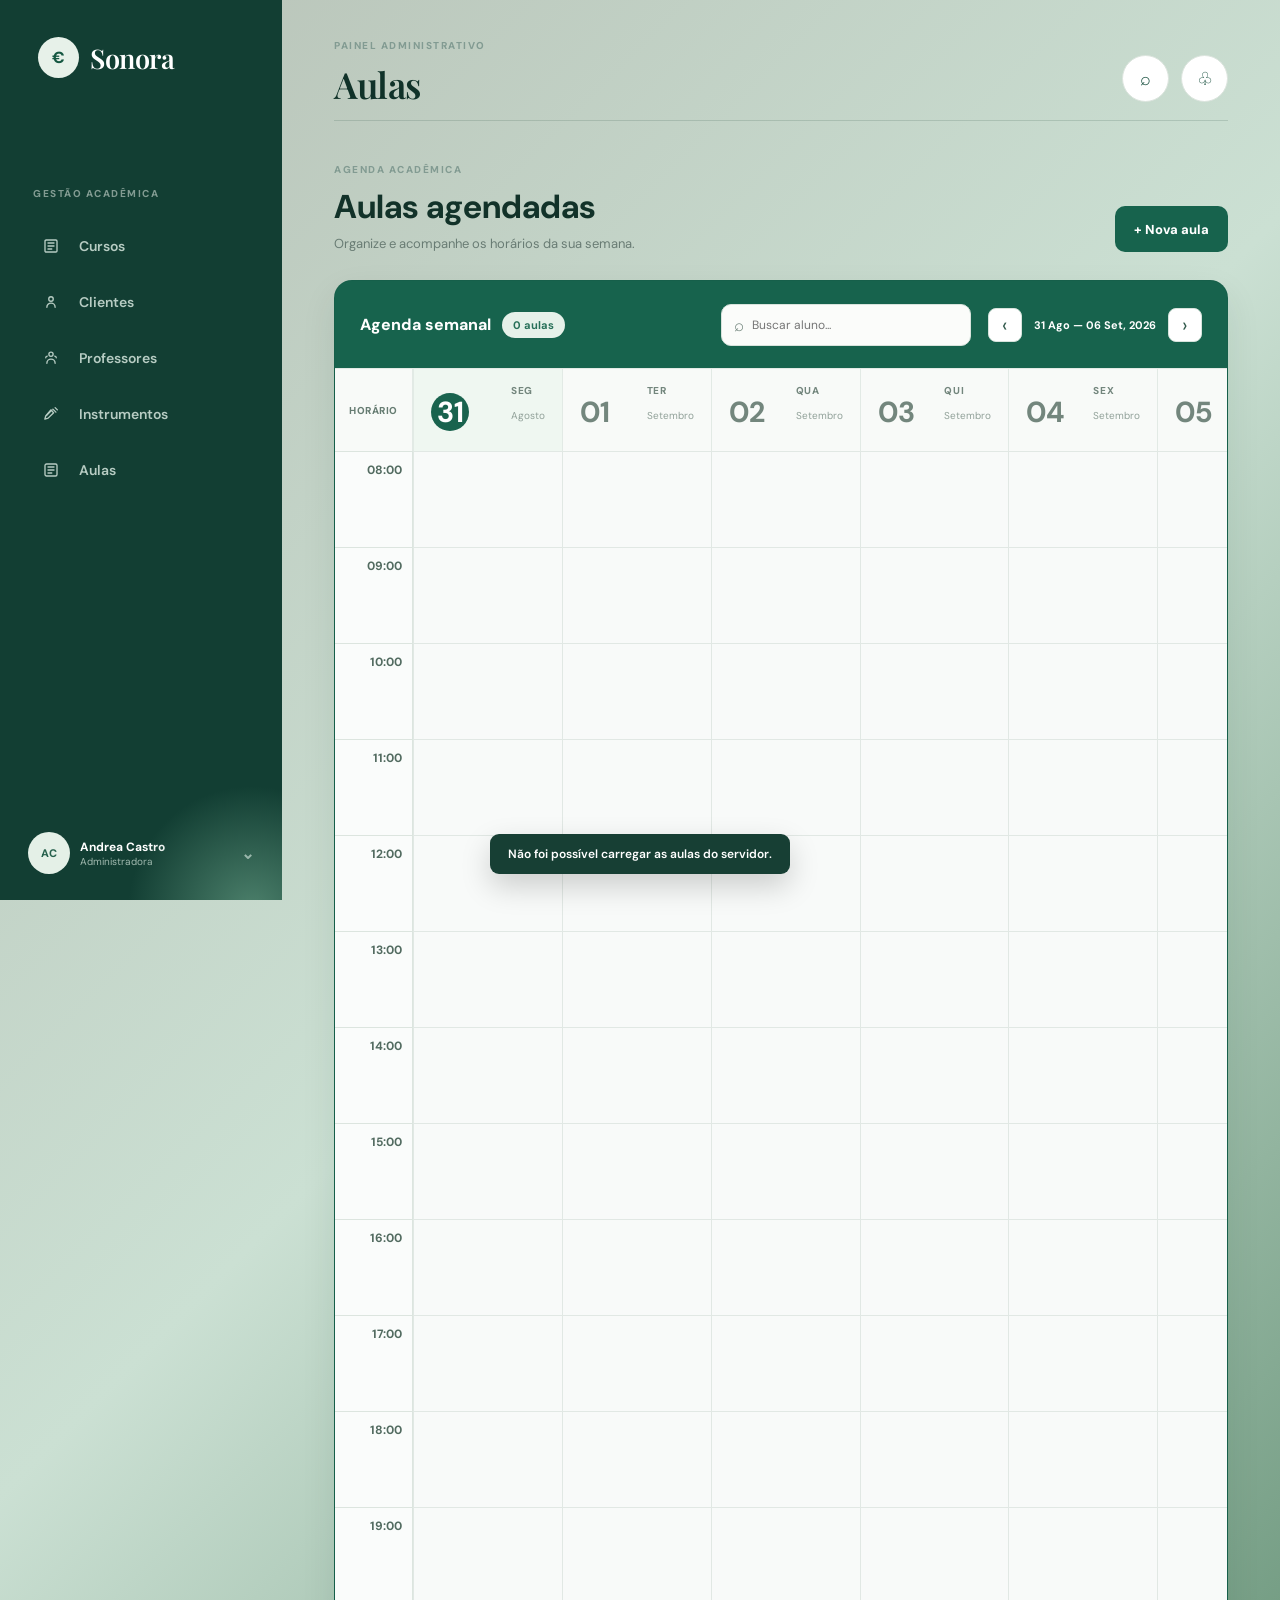
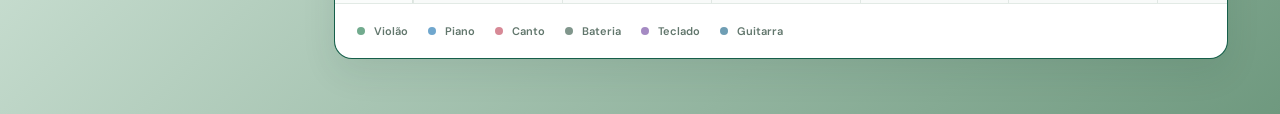
==== commit 14646e67: "Feat: front aulas added" ====
--- a/front-end/aulas.html
+++ b/front-end/aulas.html
@@ -32,116 +32,112 @@
 
         <nav class="main-nav">
 
-    <a class="nav-item active" href="cursos.html">
-        <i class="nav-icon" aria-hidden="true">
-            <svg viewBox="0 0 24 24" fill="none">
-                <path d="M4 5.5C4 4.67 4.67 4 5.5 4H18.5C19.33 4 20 4.67 20 5.5V18.5C20 19.33 19.33 20 18.5 20H5.5C4.67 20 4 19.33 4 18.5V5.5Z"
-                      stroke="currentColor"
-                      stroke-width="1.8"/>
-                <path d="M8 8H16M8 12H16M8 16H13"
-                      stroke="currentColor"
-                      stroke-width="1.8"
-                      stroke-linecap="round"/>
-            </svg>
-        </i>
-
-        <span>Cursos</span>
-    </a>
-
-
-    <a class="nav-item" href="clientes.html">
-        <i class="nav-icon" aria-hidden="true">
-            <svg viewBox="0 0 24 24" fill="none">
-                <circle cx="12" cy="8" r="3"
-                        stroke="currentColor"
-                        stroke-width="1.8"/>
-
-                <path d="M6.5 19C6.5 15.96 8.96 13.5 12 13.5C15.04 13.5 17.5 15.96 17.5 19"
-                      stroke="currentColor"
-                      stroke-width="1.8"
-                      stroke-linecap="round"/>
-            </svg>
-        </i>
-
-        <span>Clientes</span>
-    </a>
-
-
-    <a class="nav-item" href="professores.html">
-        <i class="nav-icon" aria-hidden="true">
-            <svg viewBox="0 0 24 24" fill="none">
-                <circle cx="12" cy="7" r="2.8"
-                        stroke="currentColor"
-                        stroke-width="1.8"/>
-
-                <path d="M6.5 19C6.5 15.9 8.96 13.5 12 13.5C15.04 13.5 17.5 15.9 17.5 19"
-                      stroke="currentColor"
-                      stroke-width="1.8"
-                      stroke-linecap="round"/>
-
-                <path d="M17 9.5C18.1 9.7 19 10.65 19 11.8"
-                      stroke="currentColor"
-                      stroke-width="1.8"
-                      stroke-linecap="round"/>
-
-                <path d="M7 9.5C5.9 9.7 5 10.65 5 11.8"
-                      stroke="currentColor"
-                      stroke-width="1.8"
-                      stroke-linecap="round"/>
-            </svg>
-        </i>
-
-        <span>Professores</span>
-    </a>
-
-
-    <a class="nav-item" href="instrumentos.html">
-        <i class="nav-icon" aria-hidden="true">
-            <svg viewBox="0 0 24 24" fill="none">
-                <path d="M14.5 5.5L18.5 9.5"
-                      stroke="currentColor"
-                      stroke-width="1.8"
-                      stroke-linecap="round"/>
-
-                <path d="M13.5 6.5L6 14"
-                      stroke="currentColor"
-                      stroke-width="1.8"
-                      stroke-linecap="round"/>
-
-                <path d="M17.5 3.5L20.5 6.5"
-                      stroke="currentColor"
-                      stroke-width="1.8"
-                      stroke-linecap="round"/>
-
-                <path d="M5 14.5L3.8 18.8L8.2 17.5L15.5 10.2L11.8 6.5L5 14.5Z"
-                      stroke="currentColor"
-                      stroke-width="1.8"
-                      stroke-linejoin="round"/>
-            </svg>
-        </i>
-
-        <span>Instrumentos</span>
-    </a>
-
-
-    <a class="nav-item" href="aulas.html">
-        <i class="nav-icon" aria-hidden="true">
-            <svg viewBox="0 0 24 24" fill="none">
-                <rect x="4" y="4" width="16" height="16" rx="2"
-                      stroke="currentColor"
-                      stroke-width="1.8"/>
-
-                <path d="M8 8H16M8 12H16M8 16H13"
-                      stroke="currentColor"
-                      stroke-width="1.8"
-                      stroke-linecap="round"/>
-            </svg>
-        </i>
-
-        <span>Aulas</span>
-    </a>
-
-</nav>
+            <a class="nav-item active" href="cursos.html">
+                <i class="nav-icon" aria-hidden="true">
+                    <svg viewBox="0 0 24 24" fill="none">
+                        <path d="M4 5.5C4 4.67 4.67 4 5.5 4H18.5C19.33 4 20 4.67 20 5.5V18.5C20 19.33 19.33 20 18.5 20H5.5C4.67 20 4 19.33 4 18.5V5.5Z"
+                              stroke="currentColor"
+                              stroke-width="1.8"/>
+                        <path d="M8 8H16M8 12H16M8 16H13"
+                              stroke="currentColor"
+                              stroke-width="1.8"
+                              stroke-linecap="round"/>
+                    </svg>
+                </i>
+
+                <span>Cursos</span>
+            </a>
+
+            <a class="nav-item" href="clientes.html">
+                <i class="nav-icon" aria-hidden="true">
+                    <svg viewBox="0 0 24 24" fill="none">
+                        <circle cx="12" cy="8" r="3"
+                                stroke="currentColor"
+                                stroke-width="1.8"/>
+
+                        <path d="M6.5 19C6.5 15.96 8.96 13.5 12 13.5C15.04 13.5 17.5 15.96 17.5 19"
+                              stroke="currentColor"
+                              stroke-width="1.8"
+                              stroke-linecap="round"/>
+                    </svg>
+                </i>
+
+                <span>Clientes</span>
+            </a>
+
+            <a class="nav-item" href="professores.html">
+                <i class="nav-icon" aria-hidden="true">
+                    <svg viewBox="0 0 24 24" fill="none">
+                        <circle cx="12" cy="7" r="2.8"
+                                stroke="currentColor"
+                                stroke-width="1.8"/>
+
+                        <path d="M6.5 19C6.5 15.9 8.96 13.5 12 13.5C15.04 13.5 17.5 15.9 17.5 19"
+                              stroke="currentColor"
+                              stroke-width="1.8"
+                              stroke-linecap="round"/>
+
+                        <path d="M17 9.5C18.1 9.7 19 10.65 19 11.8"
+                              stroke="currentColor"
+                              stroke-width="1.8"
+                              stroke-linecap="round"/>
+
+                        <path d="M7 9.5C5.9 9.7 5 10.65 5 11.8"
+                              stroke="currentColor"
+                              stroke-width="1.8"
+                              stroke-linecap="round"/>
+                    </svg>
+                </i>
+
+                <span>Professores</span>
+            </a>
+
+            <a class="nav-item" href="instrumentos.html">
+                <i class="nav-icon" aria-hidden="true">
+                    <svg viewBox="0 0 24 24" fill="none">
+                        <path d="M14.5 5.5L18.5 9.5"
+                              stroke="currentColor"
+                              stroke-width="1.8"
+                              stroke-linecap="round"/>
+
+                        <path d="M13.5 6.5L6 14"
+                              stroke="currentColor"
+                              stroke-width="1.8"
+                              stroke-linecap="round"/>
+
+                        <path d="M17.5 3.5L20.5 6.5"
+                              stroke="currentColor"
+                              stroke-width="1.8"
+                              stroke-linecap="round"/>
+
+                        <path d="M5 14.5L3.8 18.8L8.2 17.5L15.5 10.2L11.8 6.5L5 14.5Z"
+                              stroke="currentColor"
+                              stroke-width="1.8"
+                              stroke-linejoin="round"/>
+                    </svg>
+                </i>
+
+                <span>Instrumentos</span>
+            </a>
+
+            <a class="nav-item" href="aulas.html">
+                <i class="nav-icon" aria-hidden="true">
+                    <svg viewBox="0 0 24 24" fill="none">
+                        <rect x="4" y="4" width="16" height="16" rx="2"
+                              stroke="currentColor"
+                              stroke-width="1.8"/>
+
+                        <path d="M8 8H16M8 12H16M8 16H13"
+                              stroke="currentColor"
+                              stroke-width="1.8"
+                              stroke-linecap="round"/>
+                    </svg>
+                </i>
+
+                <span>Aulas</span>
+            </a>
+
+        </nav>
 
         <button class="profile" type="button">
 
@@ -168,8 +164,6 @@
     ====================================================== -->
 
     <main class="main-content">
-
-        <!-- TOPBAR -->
 
         <header class="topbar">
 
@@ -250,8 +244,6 @@
 
             <section class="calendar-card">
 
-                <!-- TOOLBAR -->
-
                 <div class="calendar-toolbar">
 
                     <div class="calendar-title">
@@ -261,7 +253,7 @@
                         </h3>
 
                         <span id="class-counter">
-                            8 aulas
+                            0 aulas
                         </span>
 
                     </div>
@@ -311,20 +303,14 @@
                 </div>
 
 
-                <!-- ÁREA COM SCROLL HORIZONTAL -->
-
                 <div class="calendar-scroll">
 
                     <div class="weekly-calendar">
-
-                        <!-- COLUNA DOS HORÁRIOS -->
 
                         <div class="time-column calendar-header">
                             <span>HORÁRIO</span>
                         </div>
 
-
-                        <!-- SEGUNDA -->
 
                         <button
                             class="day-header is-today"
@@ -337,8 +323,6 @@
                         </button>
 
 
-                        <!-- TERÇA -->
-
                         <button
                             class="day-header"
                             data-day="Terça"
@@ -350,8 +334,6 @@
                         </button>
 
 
-                        <!-- QUARTA -->
-
                         <button
                             class="day-header"
                             data-day="Quarta"
@@ -363,8 +345,6 @@
                         </button>
 
 
-                        <!-- QUINTA -->
-
                         <button
                             class="day-header"
                             data-day="Quinta"
@@ -376,8 +356,6 @@
                         </button>
 
 
-                        <!-- SEXTA -->
-
                         <button
                             class="day-header"
                             data-day="Sexta"
@@ -389,8 +367,6 @@
                         </button>
 
 
-                        <!-- SÁBADO -->
-
                         <button
                             class="day-header weekend"
                             data-day="Sábado"
@@ -402,8 +378,6 @@
                         </button>
 
 
-                        <!-- DOMINGO -->
-
                         <button
                             class="day-header weekend"
                             data-day="Domingo"
@@ -415,8 +389,6 @@
                         </button>
 
 
-                        <!-- GRID GERADO PELO JAVASCRIPT -->
-
                         <div
                             id="calendar-grid"
                             class="calendar-grid"
@@ -426,8 +398,6 @@
 
                 </div>
 
-
-                <!-- LEGENDA -->
 
                 <div class="calendar-legend">
 
@@ -481,11 +451,6 @@
     id="modal-backdrop"
     hidden
 >
-
-
-    <!-- =====================================================
-         MODAL DE DETALHES
-    ====================================================== -->
 
     <section
         class="modal"
@@ -549,10 +514,6 @@
     </section>
 
 
-    <!-- =====================================================
-         MODAL DE CADASTRO / EDIÇÃO
-    ====================================================== -->
-
     <section
         class="modal form-modal"
         id="form-modal"
@@ -627,38 +588,13 @@
 
                 <label>
 
-                    Instrumento
-
-                    <select
-                        id="class-instrument"
-                        name="instrument"
+                    Curso
+
+                    <input
+                        id="class-course"
+                        name="course"
+                        required
                     >
-
-                        <option value="Violão">
-                            Violão
-                        </option>
-
-                        <option value="Piano">
-                            Piano
-                        </option>
-
-                        <option value="Canto">
-                            Canto
-                        </option>
-
-                        <option value="Bateria">
-                            Bateria
-                        </option>
-
-                        <option value="Teclado">
-                            Teclado
-                        </option>
-
-                        <option value="Guitarra">
-                            Guitarra
-                        </option>
-
-                    </select>
 
                 </label>
 
@@ -678,22 +614,14 @@
 
                 <label>
 
-                    Dia da semana
-
-                    <select
-                        id="class-day"
-                        name="day"
+                    Data
+
+                    <input
+                        id="class-date"
+                        name="date"
+                        type="date"
+                        required
                     >
-
-                        <option>Segunda</option>
-                        <option>Terça</option>
-                        <option>Quarta</option>
-                        <option>Quinta</option>
-                        <option>Sexta</option>
-                        <option>Sábado</option>
-                        <option>Domingo</option>
-
-                    </select>
 
                 </label>
 
@@ -764,10 +692,6 @@
     </section>
 
 
-    <!-- =====================================================
-         MODAL DE EXCLUSÃO
-    ====================================================== -->
-
     <section
         class="modal confirmation-modal"
         id="delete-modal"
@@ -821,18 +745,14 @@
 </div>
 
 
-<!-- TOAST -->
-
 <div
     class="toast"
     id="toast"
 ></div>
 
 
-<!-- JAVASCRIPT -->
-
 <script src="assets/js/dashboard.js"></script>
 <script src="assets/js/aulas.js"></script>
 
 </body>
-</html>+</html>
